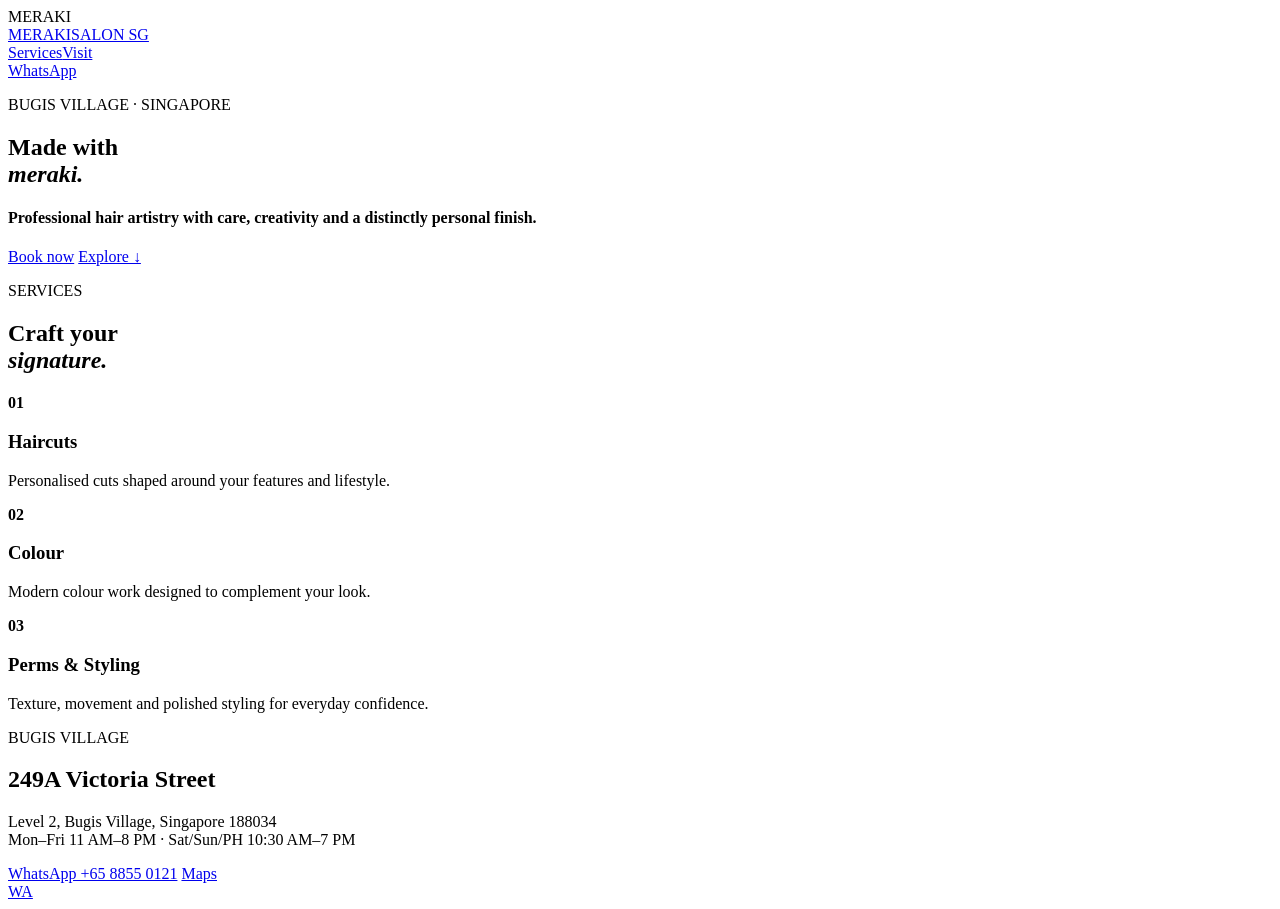
==== index.html @ 0c6b0b76 "Build Salon 3 website — Meraki Salon SG" ====
<!doctype html><html><head><meta charset="utf-8"><meta name="viewport" content="width=device-width,initial-scale=1"><title>Meraki Salon SG</title><link rel="stylesheet" href="style.css"></head><body><div id="loader">MERAKI</div><header><a class="logo" href="#home">MERAKI<span>SALON SG</span></a><nav><a href="#services">Services</a><a href="#visit">Visit</a></nav><a class="cta" href="https://wa.me/6588550121">WhatsApp</a></header><main><section id="home" class="hero"><p>BUGIS VILLAGE · SINGAPORE</p><h1>Made with<br><i>meraki.</i></h1><h4>Professional hair artistry with care, creativity and a distinctly personal finish.</h4><div><a class="cta" href="https://wa.me/6588550121?text=Hi%20Meraki%20Salon%20SG%2C%20I%27d%20like%20to%20book.">Book now</a> <a href="#services">Explore ↓</a></div></section><section id="services"><p>SERVICES</p><h2>Craft your<br><i>signature.</i></h2><div class="grid"><article><b>01</b><h3>Haircuts</h3><p>Personalised cuts shaped around your features and lifestyle.</p></article><article><b>02</b><h3>Colour</h3><p>Modern colour work designed to complement your look.</p></article><article><b>03</b><h3>Perms & Styling</h3><p>Texture, movement and polished styling for everyday confidence.</p></article></div></section><section id="visit"><p>BUGIS VILLAGE</p><h2>249A Victoria Street</h2><p>Level 2, Bugis Village, Singapore 188034<br>Mon–Fri 11 AM–8 PM · Sat/Sun/PH 10:30 AM–7 PM</p><a class="cta" href="https://wa.me/6588550121">WhatsApp +65 8855 0121</a> <a href="https://www.google.com/maps/search/?api=1&query=249A%20Victoria%20Street%20Singapore%20188034">Maps</a></section></main><a class="float" href="https://wa.me/6588550121">WA</a><script src="script.js"></script></body></html>
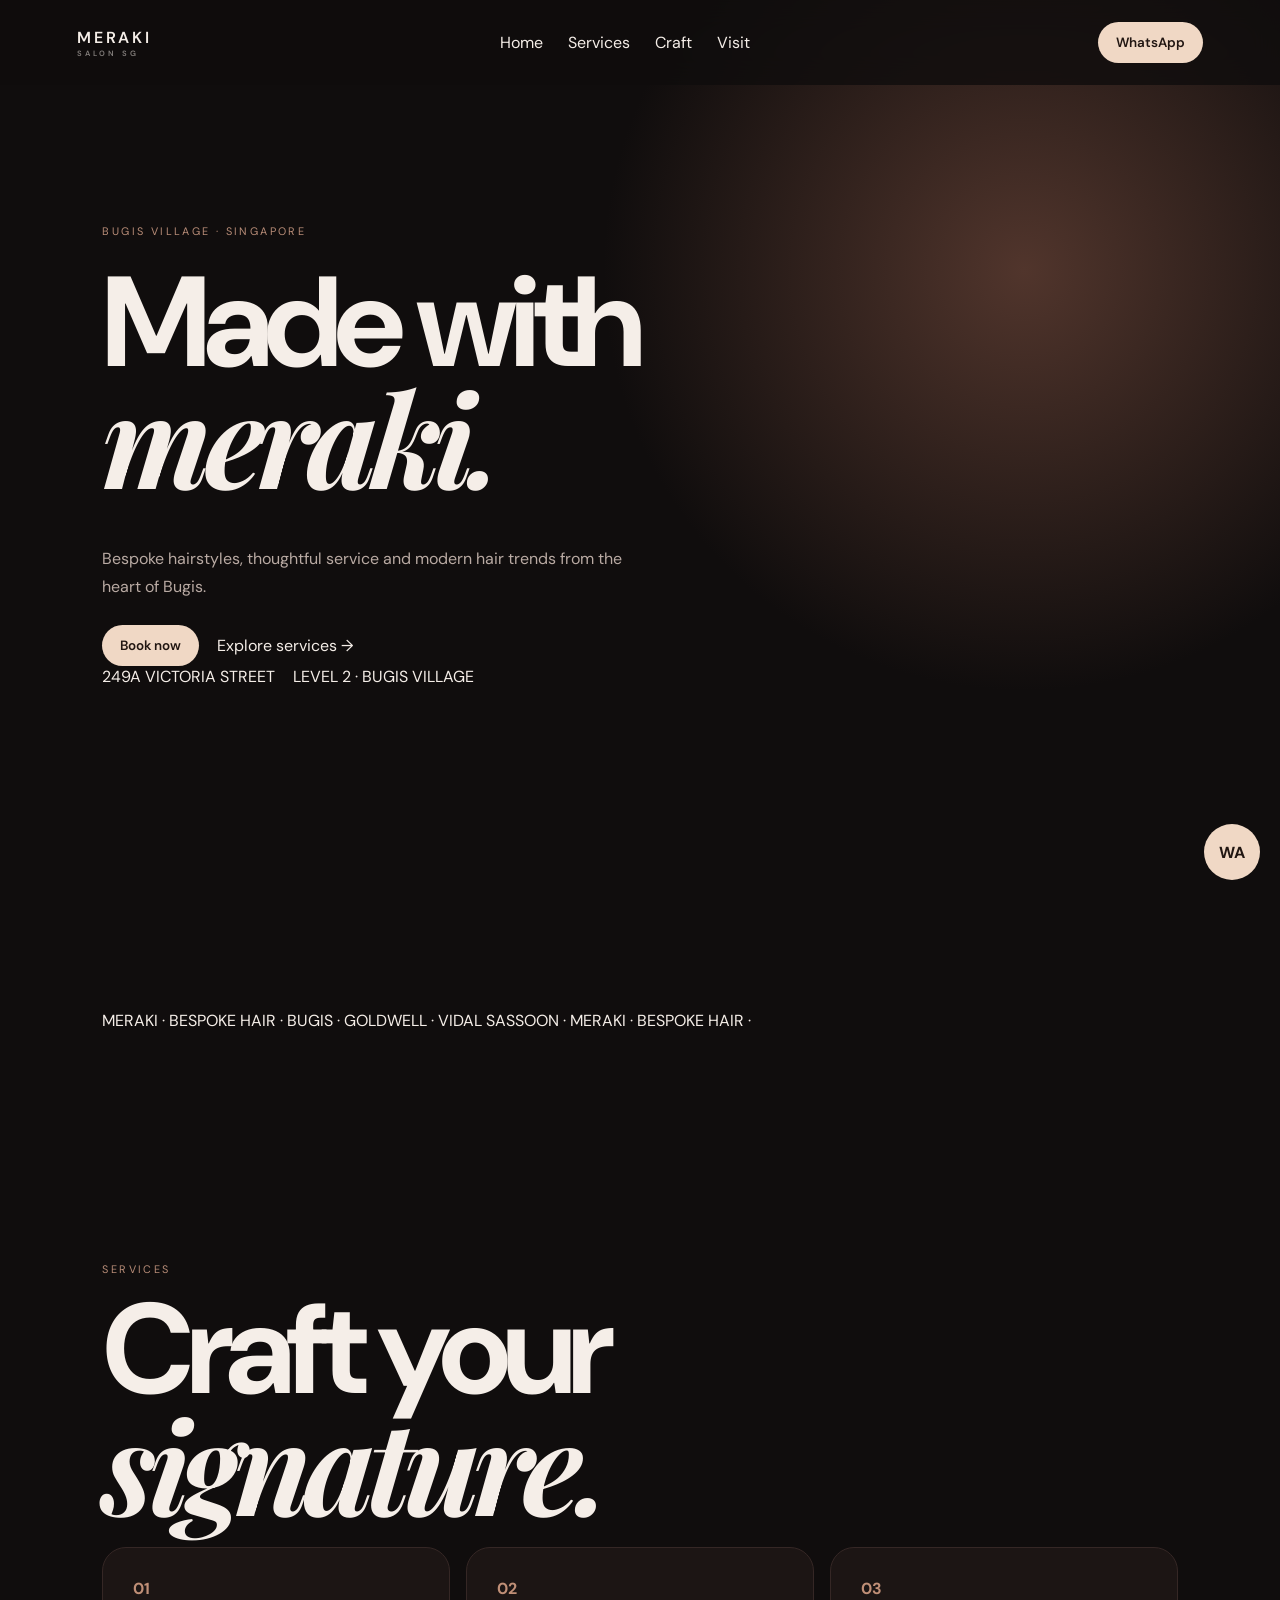
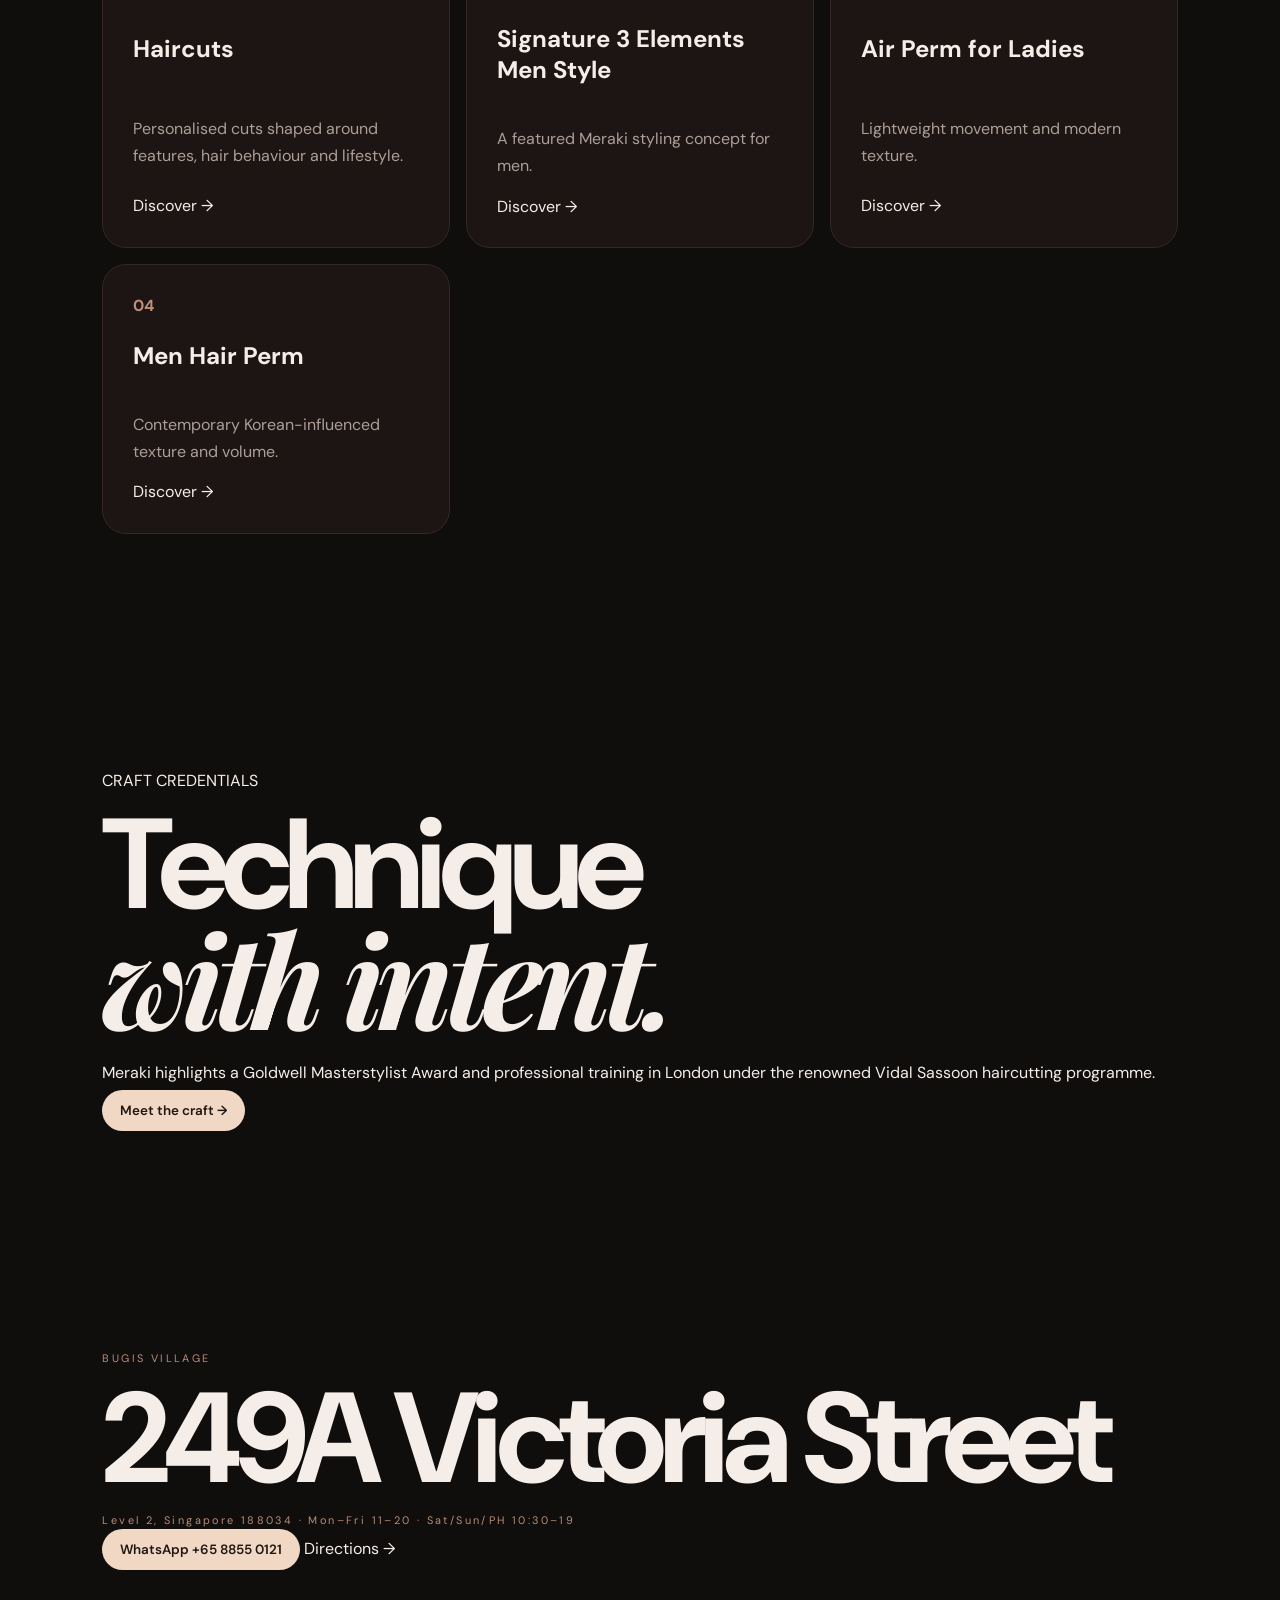
==== commit 8fed941d: "Upgrade Salon 3 homepage to multi-page premium experience" ====
--- a/index.html
+++ b/index.html
@@ -1 +1 @@
-<!doctype html><html><head><meta charset="utf-8"><meta name="viewport" content="width=device-width,initial-scale=1"><title>Meraki Salon SG</title><link rel="stylesheet" href="style.css"></head><body><div id="loader">MERAKI</div><header><a class="logo" href="#home">MERAKI<span>SALON SG</span></a><nav><a href="#services">Services</a><a href="#visit">Visit</a></nav><a class="cta" href="https://wa.me/6588550121">WhatsApp</a></header><main><section id="home" class="hero"><p>BUGIS VILLAGE · SINGAPORE</p><h1>Made with<br><i>meraki.</i></h1><h4>Professional hair artistry with care, creativity and a distinctly personal finish.</h4><div><a class="cta" href="https://wa.me/6588550121?text=Hi%20Meraki%20Salon%20SG%2C%20I%27d%20like%20to%20book.">Book now</a> <a href="#services">Explore ↓</a></div></section><section id="services"><p>SERVICES</p><h2>Craft your<br><i>signature.</i></h2><div class="grid"><article><b>01</b><h3>Haircuts</h3><p>Personalised cuts shaped around your features and lifestyle.</p></article><article><b>02</b><h3>Colour</h3><p>Modern colour work designed to complement your look.</p></article><article><b>03</b><h3>Perms & Styling</h3><p>Texture, movement and polished styling for everyday confidence.</p></article></div></section><section id="visit"><p>BUGIS VILLAGE</p><h2>249A Victoria Street</h2><p>Level 2, Bugis Village, Singapore 188034<br>Mon–Fri 11 AM–8 PM · Sat/Sun/PH 10:30 AM–7 PM</p><a class="cta" href="https://wa.me/6588550121">WhatsApp +65 8855 0121</a> <a href="https://www.google.com/maps/search/?api=1&query=249A%20Victoria%20Street%20Singapore%20188034">Maps</a></section></main><a class="float" href="https://wa.me/6588550121">WA</a><script src="script.js"></script></body></html>+<!doctype html><html lang="en"><head><meta charset="utf-8"><meta name="viewport" content="width=device-width,initial-scale=1"><title>Meraki Salon SG</title><link rel="stylesheet" href="style.css"><link rel="stylesheet" href="site.css"></head><body><div id="loader">MERAKI</div><header><a class="logo" href="index.html">MERAKI<span>SALON SG</span></a><nav><a href="index.html">Home</a><a href="services.html">Services</a><a href="experience.html">Craft</a><a href="contact.html">Visit</a></nav><a class="cta" href="https://wa.me/6588550121">WhatsApp</a></header><main><section class="hero"><div class="orb"></div><p>BUGIS VILLAGE · SINGAPORE</p><h1>Made with<br><i>meraki.</i></h1><h4>Bespoke hairstyles, thoughtful service and modern hair trends from the heart of Bugis.</h4><div><a class="cta magnetic" href="https://wa.me/6588550121?text=Hi%20Meraki%20Salon%20SG%2C%20I%27d%20like%20to%20book.">Book now</a> <a href="services.html">Explore services →</a></div><div class="hero-meta"><span>249A VICTORIA STREET</span><span>LEVEL 2 · BUGIS VILLAGE</span></div></section><section class="marquee"><div>MERAKI · BESPOKE HAIR · BUGIS · GOLDWELL · VIDAL SASSOON · MERAKI · BESPOKE HAIR ·</div></section><section class="section reveal"><p>SERVICES</p><h2>Craft your<br><i>signature.</i></h2><div class="grid"><article class="tilt"><b>01</b><h3>Haircuts</h3><p>Personalised cuts shaped around features, hair behaviour and lifestyle.</p><a href="services.html#cuts">Discover →</a></article><article class="tilt"><b>02</b><h3>Signature 3 Elements Men Style</h3><p>A featured Meraki styling concept for men.</p><a href="services.html#men">Discover →</a></article><article class="tilt"><b>03</b><h3>Air Perm for Ladies</h3><p>Lightweight movement and modern texture.</p><a href="services.html#perms">Discover →</a></article><article class="tilt"><b>04</b><h3>Men Hair Perm</h3><p>Contemporary Korean-influenced texture and volume.</p><a href="services.html#perms">Discover →</a></article></div></section><section class="feature reveal"><div><p>CRAFT CREDENTIALS</p><h2>Technique<br><i>with intent.</i></h2></div><div><p>Meraki highlights a Goldwell Masterstylist Award and professional training in London under the renowned Vidal Sassoon haircutting programme.</p><a class="cta" href="experience.html">Meet the craft →</a></div></section><section class="visit reveal"><p>BUGIS VILLAGE</p><h2>249A Victoria Street</h2><p>Level 2, Singapore 188034 · Mon–Fri 11–20 · Sat/Sun/PH 10:30–19</p><div><a class="cta" href="https://wa.me/6588550121">WhatsApp +65 8855 0121</a> <a href="contact.html">Directions →</a></div></section></main><a class="float" href="https://wa.me/6588550121">WA</a><script src="script.js"></script><script src="site.js"></script></body></html>
--- a/style.css
+++ b/style.css
@@ -0,0 +1 @@
+@import url('https://fonts.googleapis.com/css2?family=DM+Sans:wght@400;600&family=Playfair+Display:ital,wght@0,500;1,500&display=swap');*{box-sizing:border-box}html{scroll-behavior:smooth}body{margin:0;background:#100d0d;color:#f5eee8;font-family:DM Sans,sans-serif}header{position:fixed;z-index:5;top:0;width:100%;padding:22px 6vw;display:flex;justify-content:space-between;align-items:center;background:#100d0dcc;backdrop-filter:blur(15px)}a{color:inherit;text-decoration:none}.logo{font-weight:600;letter-spacing:.18em}.logo span{display:block;font-size:.48rem;opacity:.5}nav{display:none;gap:25px}.cta{background:#f0d8c5;color:#211612;padding:12px 18px;border-radius:999px;font-weight:600;font-size:.84rem}.hero{min-height:100svh;padding:150px 8vw;display:flex;flex-direction:column;justify-content:center;background:radial-gradient(circle at 80% 30%,#51352c,transparent 35%)}.hero>p,section>p{letter-spacing:.22em;font-size:.68rem;color:#b98d78}.hero h1,h2{font-size:clamp(3.4rem,11vw,8rem);line-height:.88;letter-spacing:-.06em;margin:18px 0}.hero i,h2 i{font-family:'Playfair Display',serif}.hero h4{max-width:550px;color:#b9aaa3;line-height:1.7;font-weight:400;margin:25px 0}.hero div{display:flex;gap:18px;align-items:center;flex-wrap:wrap}section:not(.hero){padding:110px 8vw}#services{background:#171111}.grid{display:grid;gap:16px}.grid article{padding:30px;border:1px solid #352725;border-radius:24px;min-height:270px;background:#1c1514;display:flex;flex-direction:column;justify-content:space-between;transition:.4s}.grid article:hover{transform:translateY(-8px)}.grid b{color:#c08f77}.grid h3{font-size:1.5rem}.grid p,#visit p{color:#ad9e97;line-height:1.7}#visit{text-align:center;background:linear-gradient(120deg,#30211d,#100d0d)}#visit h2{font-size:clamp(2.7rem,9vw,6rem)}#visit a{display:inline-block;margin:8px}.float{position:fixed;z-index:6;right:20px;bottom:20px;width:56px;height:56px;border-radius:50%;display:grid;place-items:center;background:#f0d8c5;color:#211612;font-weight:700}#loader{position:fixed;z-index:20;inset:0;display:grid;place-items:center;background:#100d0d;letter-spacing:.35em;transition:.8s}@media(min-width:800px){nav{display:flex}.grid{grid-template-columns:repeat(3,1fr)}}
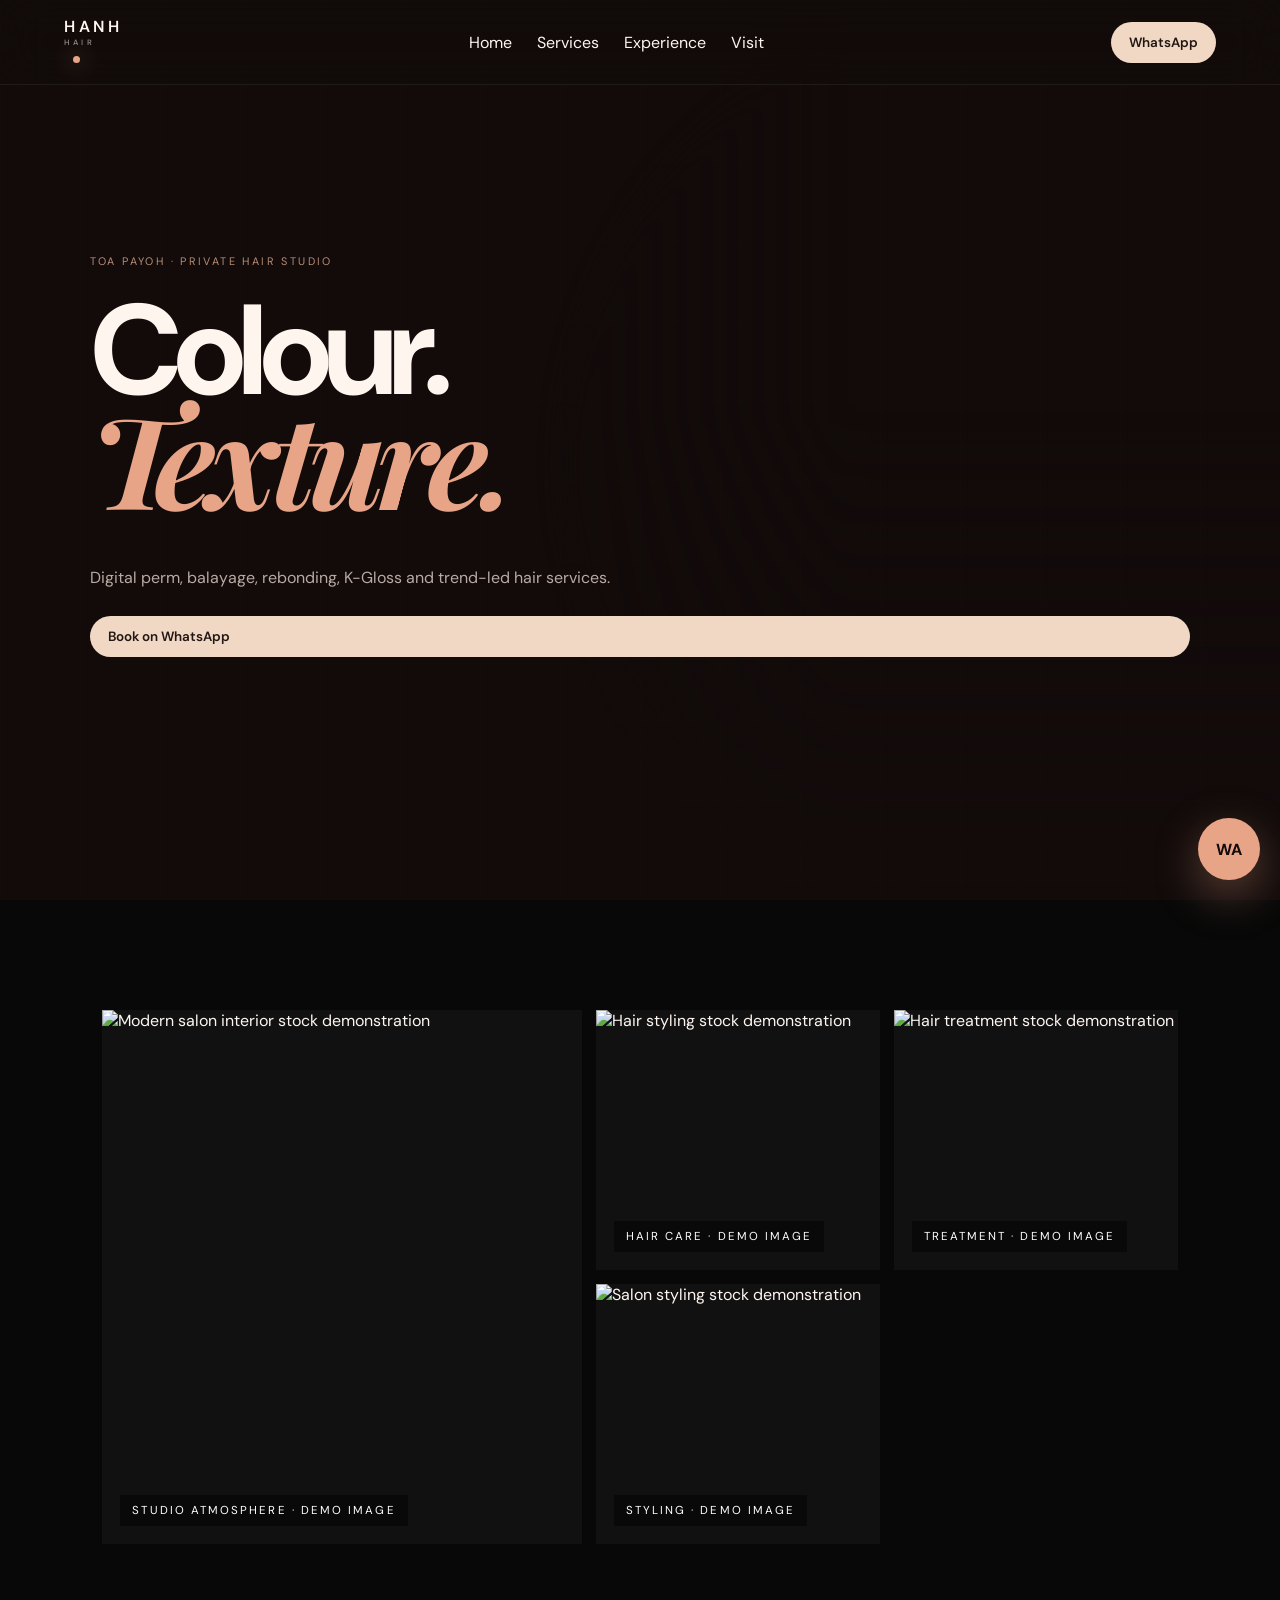
==== commit 2465eb89: "Replace Salon 3 demo with Hanh pitch build" ====
--- a/index.html
+++ b/index.html
@@ -1 +1 @@
-<!doctype html><html lang="en"><head><meta charset="utf-8"><meta name="viewport" content="width=device-width,initial-scale=1"><title>Meraki Salon SG</title><link rel="stylesheet" href="style.css"><link rel="stylesheet" href="site.css"></head><body><div id="loader">MERAKI</div><header><a class="logo" href="index.html">MERAKI<span>SALON SG</span></a><nav><a href="index.html">Home</a><a href="services.html">Services</a><a href="experience.html">Craft</a><a href="contact.html">Visit</a></nav><a class="cta" href="https://wa.me/6588550121">WhatsApp</a></header><main><section class="hero"><div class="orb"></div><p>BUGIS VILLAGE · SINGAPORE</p><h1>Made with<br><i>meraki.</i></h1><h4>Bespoke hairstyles, thoughtful service and modern hair trends from the heart of Bugis.</h4><div><a class="cta magnetic" href="https://wa.me/6588550121?text=Hi%20Meraki%20Salon%20SG%2C%20I%27d%20like%20to%20book.">Book now</a> <a href="services.html">Explore services →</a></div><div class="hero-meta"><span>249A VICTORIA STREET</span><span>LEVEL 2 · BUGIS VILLAGE</span></div></section><section class="marquee"><div>MERAKI · BESPOKE HAIR · BUGIS · GOLDWELL · VIDAL SASSOON · MERAKI · BESPOKE HAIR ·</div></section><section class="section reveal"><p>SERVICES</p><h2>Craft your<br><i>signature.</i></h2><div class="grid"><article class="tilt"><b>01</b><h3>Haircuts</h3><p>Personalised cuts shaped around features, hair behaviour and lifestyle.</p><a href="services.html#cuts">Discover →</a></article><article class="tilt"><b>02</b><h3>Signature 3 Elements Men Style</h3><p>A featured Meraki styling concept for men.</p><a href="services.html#men">Discover →</a></article><article class="tilt"><b>03</b><h3>Air Perm for Ladies</h3><p>Lightweight movement and modern texture.</p><a href="services.html#perms">Discover →</a></article><article class="tilt"><b>04</b><h3>Men Hair Perm</h3><p>Contemporary Korean-influenced texture and volume.</p><a href="services.html#perms">Discover →</a></article></div></section><section class="feature reveal"><div><p>CRAFT CREDENTIALS</p><h2>Technique<br><i>with intent.</i></h2></div><div><p>Meraki highlights a Goldwell Masterstylist Award and professional training in London under the renowned Vidal Sassoon haircutting programme.</p><a class="cta" href="experience.html">Meet the craft →</a></div></section><section class="visit reveal"><p>BUGIS VILLAGE</p><h2>249A Victoria Street</h2><p>Level 2, Singapore 188034 · Mon–Fri 11–20 · Sat/Sun/PH 10:30–19</p><div><a class="cta" href="https://wa.me/6588550121">WhatsApp +65 8855 0121</a> <a href="contact.html">Directions →</a></div></section></main><a class="float" href="https://wa.me/6588550121">WA</a><script src="script.js"></script><script src="site.js"></script></body></html>+<!doctype html><html><head><meta charset="utf-8"><meta name="viewport" content="width=device-width,initial-scale=1"><title>Hanh — Hair Studio Singapore</title><link rel="stylesheet" href="style.css"><link rel="stylesheet" href="site.css"></head><body><div id="loader">HANH</div><header><a class="logo" href="index.html">HANH<span>HAIR</span></a><nav><a href="index.html">Home</a><a href="services.html">Services</a><a href="experience.html">Experience</a><a href="contact.html">Visit</a></nav><a class="cta" href="https://wa.me/6583740369">WhatsApp</a></header><main><section class="hero"><p>TOA PAYOH · PRIVATE HAIR STUDIO</p><h1>Colour.<br><i>Texture.</i></h1><h4>Digital perm, balayage, rebonding, K-Gloss and trend-led hair services.</h4><a class="cta" href="https://wa.me/6583740369?text=Hi%20Hanh%2C%20I%20would%20like%20to%20enquire%20about%20an%20appointment.">Book on WhatsApp</a></section></main><a class="float" href="https://wa.me/6583740369">WA</a><script src="script.js"></script><script src="site.js"></script><script src="pitch-v5-loader.js"></script></body></html>
--- a/site.css
+++ b/site.css
@@ -0,0 +1 @@
+:root{--a:#e7a68b;--s:#ffe2d7;--bg:#120c0b;--p:#211311;--ink:#fff4ef;--line:color-mix(in srgb,var(--a) 25%,transparent)}html{scroll-behavior:smooth}body{background:radial-gradient(circle at 80% 0,color-mix(in srgb,var(--a) 20%,transparent),transparent 35%),var(--bg)!important;color:var(--ink)!important}body:before{content:"";position:fixed;inset:0;pointer-events:none;z-index:1;opacity:.06;background-image:linear-gradient(#fff2 1px,transparent 1px),linear-gradient(90deg,#fff2 1px,transparent 1px);background-size:80px 80px}header{z-index:60!important;border-bottom:1px solid #fff1;padding:16px 5vw!important;transition:.35s}header.scrolled{background:#000c!important;backdrop-filter:blur(22px);box-shadow:0 10px 40px #0006}.logo{letter-spacing:.22em}.logo:after{content:"";display:inline-block;width:7px;height:7px;margin-left:9px;border-radius:50%;background:var(--a);box-shadow:0 0 18px var(--a)}nav a{position:relative}nav a:after{content:"";position:absolute;left:0;right:0;bottom:-7px;height:1px;background:var(--a);transform:scaleX(0);transition:.3s}nav a:hover:after{transform:scaleX(1)}.navcta,.btn{background:var(--s)!important;color:#111!important;box-shadow:0 10px 35px color-mix(in srgb,var(--a) 20%,transparent)!important;transition:.3s}.navcta:hover,.btn:hover{transform:translateY(-3px);box-shadow:0 18px 55px color-mix(in srgb,var(--a) 35%,transparent)!important}.hero{min-height:100svh;padding-top:180px!important;isolation:isolate;overflow:hidden}.hero:before{content:"";position:absolute;width:72vw;height:72vw;right:-30%;top:8%;border-radius:50%;background:radial-gradient(circle at 35% 35%,color-mix(in srgb,var(--a) 48%,transparent),transparent 18%),radial-gradient(circle,color-mix(in srgb,var(--a) 20%,transparent),transparent 65%);filter:blur(12px);animation:hfloat 11s ease-in-out infinite;z-index:-1}.hero:after{content:"";position:absolute;inset:auto 0 0;height:35%;background:linear-gradient(transparent,var(--bg));z-index:-1}.hero h1{font-size:clamp(4rem,12vw,11rem)!important;max-width:1100px}.hero h1 i,.page-hero h1 i{color:var(--a)}.eyebrow{color:var(--a)!important;font-weight:700}.lead{font-size:clamp(1rem,1.5vw,1.25rem)!important;max-width:650px!important}.hero-meta{border-top:1px solid var(--line);padding-top:20px}.marquee{background:var(--p)!important;border-color:var(--line)!important}.marquee div{color:var(--a)!important;font-weight:700}.section{position:relative;background:linear-gradient(var(--bg),var(--p))!important;overflow:hidden}.section:before{content:"01";position:absolute;right:5vw;top:40px;font-size:16vw;font-weight:900;color:transparent;-webkit-text-stroke:1px color-mix(in srgb,var(--a) 18%,transparent)}.cards{grid-template-columns:repeat(3,minmax(0,1fr))!important;gap:20px!important}.cards article{position:relative;min-height:430px!important;overflow:hidden;border:1px solid var(--line)!important;border-radius:30px!important;background:var(--p)!important;box-shadow:0 20px 70px #0005;transition:.55s}.cards article:before{content:"";position:absolute;inset:0;background-size:cover;background-position:center;opacity:.32;transition:.8s}.cards article:nth-child(1):before{background-image:url('https://images.unsplash.com/photo-1522337360788-8b13dee7a37e?auto=format&fit=crop&w=1200&q=85')}.cards article:nth-child(2):before{background-image:url('https://images.unsplash.com/photo-1560066984-138dadb4c035?auto=format&fit=crop&w=1200&q=85')}.cards article:nth-child(3):before{background-image:url('https://images.unsplash.com/photo-1521590832167-7bcbfaa6381f?auto=format&fit=crop&w=1200&q=85')}.cards article:after{content:"";position:absolute;inset:0;background:linear-gradient(180deg,transparent 10%,var(--p) 78%)}.cards article>*{position:relative;z-index:2}.cards article:hover{transform:translateY(-12px);border-color:color-mix(in srgb,var(--a) 65%,transparent)!important;box-shadow:0 35px 95px #0008}.cards article:hover:before{transform:scale(1.08);opacity:.5}.cards h3{font-size:clamp(1.5rem,2vw,2rem)!important}.cards a{color:var(--a)!important;font-weight:700}.feature{position:relative;overflow:hidden;background:radial-gradient(circle at 85% 30%,color-mix(in srgb,var(--a) 25%,transparent),transparent 38%),var(--p)!important;border-block:1px solid var(--line);min-height:520px}.feature:before{content:"";position:absolute;right:-10vw;top:-15vw;width:48vw;height:48vw;border:1px solid color-mix(in srgb,var(--a) 35%,transparent);border-radius:50%;animation:spin 30s linear infinite}.visit{position:relative;overflow:hidden;background:linear-gradient(135deg,var(--p),var(--bg))!important;border-top:1px solid var(--line)}.visit:before{content:"";position:absolute;width:320px;height:320px;right:-100px;bottom:-120px;border-radius:50%;background:var(--a);filter:blur(120px);opacity:.16}.page{padding-top:170px!important}.page-hero{position:relative;max-width:1050px}.page-hero:after{content:"";position:absolute;right:-5vw;top:0;width:180px;height:180px;border:1px solid var(--line);border-radius:50%}.page-hero h1{font-size:clamp(4rem,12vw,10rem)!important}.service-list{max-width:1200px!important}.service-row{position:relative;padding:42px 0!important;border-color:var(--line)!important;transition:.4s}.service-row:before{content:"";position:absolute;inset:0 -5vw;background:linear-gradient(90deg,color-mix(in srgb,var(--a) 9%,transparent),transparent 65%);opacity:0;transition:.35s;pointer-events:none}.service-row:hover{padding-left:20px!important}.service-row:hover:before{opacity:1}.service-row h2{font-size:clamp(2rem,4vw,4rem)!important}.service-row strong{color:var(--a);font-size:.7rem;letter-spacing:.16em;text-transform:uppercase}.contact-grid{gap:18px!important}.contact-card{position:relative;min-height:240px;padding:34px!important;border-color:var(--line)!important;background:linear-gradient(145deg,var(--p),#0006)!important;border-radius:28px!important;overflow:hidden;transition:.4s}.contact-card:hover{transform:translateY(-7px);border-color:color-mix(in srgb,var(--a) 60%,transparent)!important}.big-link{color:var(--ink);text-decoration:none}.big-link:hover{color:var(--a)}.page-nav a{border-color:var(--line)!important;transition:.3s}.page-nav a:hover{background:var(--s)!important;color:#111!important;transform:translateY(-3px)}.map-block iframe{filter:saturate(.75) contrast(1.05);border-color:var(--line)!important;box-shadow:0 25px 80px #0006}.float{width:62px!important;height:62px!important;background:var(--a)!important;color:#111!important;box-shadow:0 15px 45px color-mix(in srgb,var(--a) 35%,transparent)!important}.float:hover{transform:scale(1.08)}#loader{background:var(--bg)!important;z-index:200!important}#loader:before{content:"";position:absolute;width:45vw;height:45vw;border:1px solid color-mix(in srgb,var(--a) 45%,transparent);border-radius:50%;animation:pulse 2.2s ease-in-out infinite}#loader .loader-mark{position:relative;display:grid;place-items:center;text-align:center;gap:12px}#loader strong{font-size:clamp(2.4rem,8vw,7rem)!important;color:var(--ink)}#loader span{color:var(--a)!important}#loader.is-hidden{opacity:0;pointer-events:none}body.is-loading{overflow:hidden!important}.reveal{opacity:0;transform:translateY(50px) scale(.98)!important;transition:.9s cubic-bezier(.2,.75,.2,1)!important}.reveal.visible{opacity:1;transform:none!important}#scroll-progress{position:fixed;z-index:150;top:0;left:0;height:2px;width:0;background:var(--a);box-shadow:0 0 16px var(--a)}@keyframes hfloat{50%{transform:translate3d(-30px,25px,0) scale(1.08)}}@keyframes spin{to{transform:rotate(360deg)}}@keyframes pulse{50%{transform:scale(1.08);opacity:.35}}@media(min-width:800px){.hero{padding-left:10vw!important;padding-right:8vw!important}.section,.feature,.visit{padding-left:10vw!important;padding-right:10vw!important}.service-row{grid-template-columns:70px 1fr 150px!important}.contact-grid{grid-template-columns:repeat(2,minmax(0,1fr))!important}}@media(max-width:799px){header{padding-left:18px!important;padding-right:18px!important}header nav{display:flex!important;position:fixed;left:10px;right:10px;bottom:10px;z-index:90;padding:9px 8px;background:#080808e8;backdrop-filter:blur(22px);border:1px solid var(--line);border-radius:18px;justify-content:space-around;gap:4px;box-shadow:0 15px 50px #0008}header nav a{font-size:.65rem;padding:8px 7px}header .navcta,header .cta{padding:10px 12px;font-size:.7rem}.hero{padding-left:6vw!important;padding-right:6vw!important}.hero h1{font-size:clamp(3.3rem,17vw,6rem)!important}.cards{grid-template-columns:1fr!important}.cards article{min-height:390px!important}.section,.feature,.visit{padding:90px 6vw!important}.page{padding:130px 6vw 110px!important}.page-hero h1{font-size:clamp(3.4rem,17vw,6.5rem)!important}.service-row{grid-template-columns:34px 1fr!important}.service-row strong{grid-column:2;margin-top:10px}.contact-grid{grid-template-columns:1fr!important}.map-block iframe{height:72vw!important;min-height:300px}.float{bottom:78px!important;right:16px!important}.hero:before{width:110vw;height:110vw;right:-50%;top:20%}}
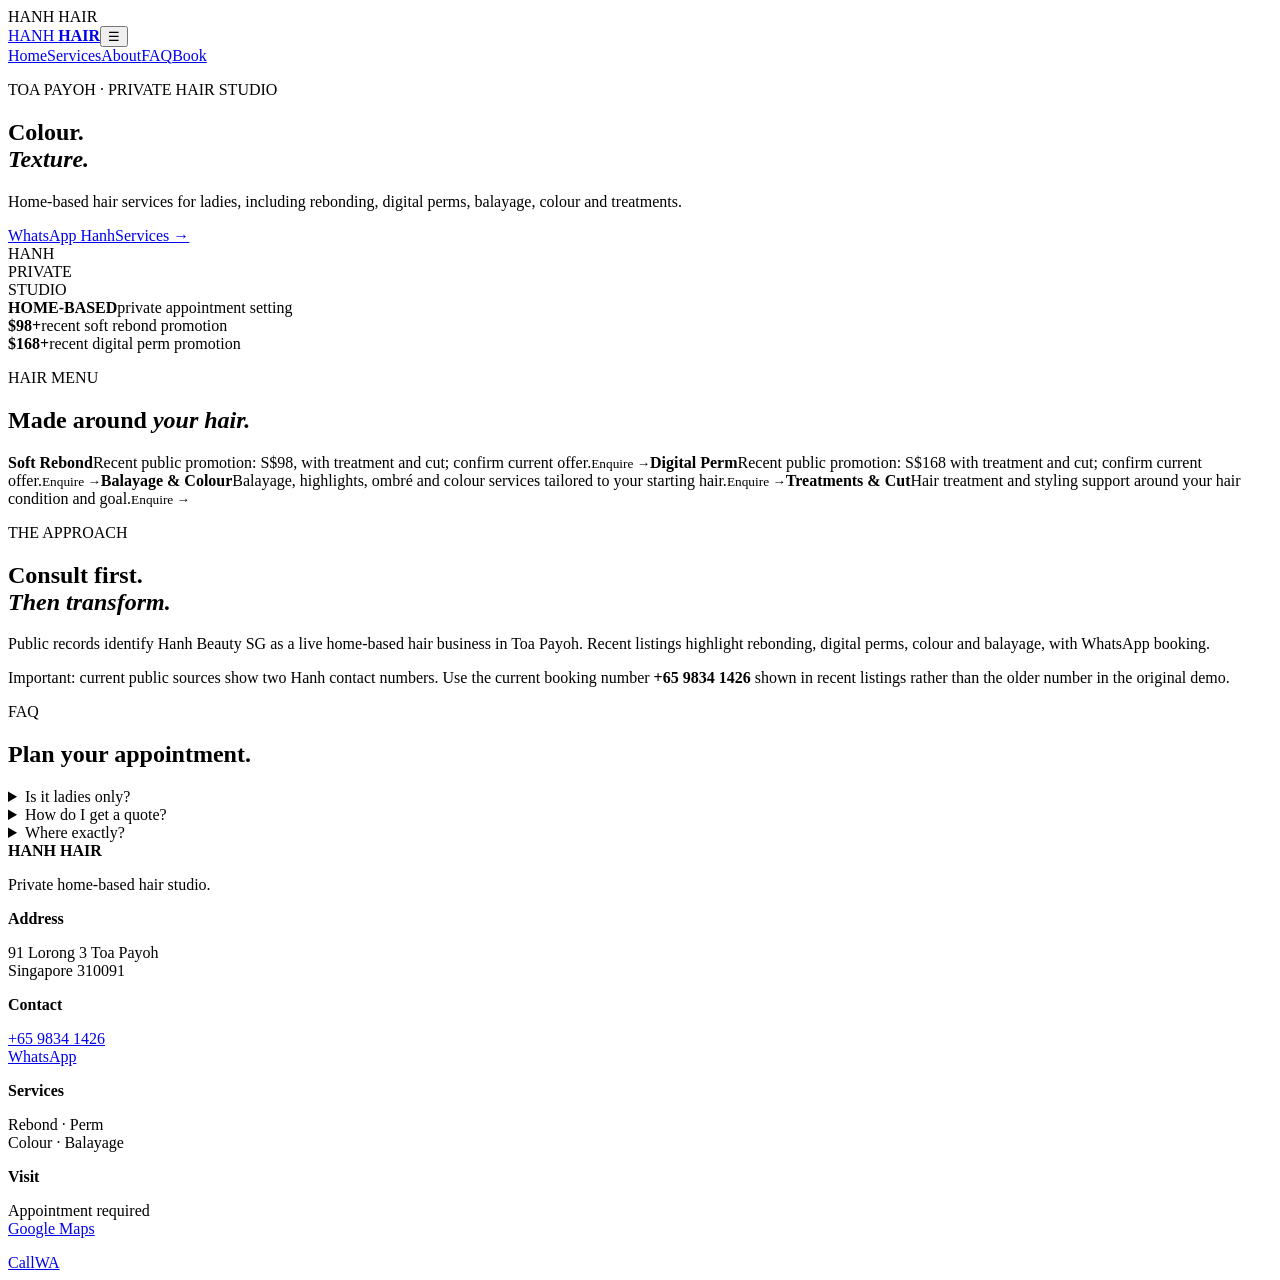
==== commit 79db51a5: "Rebuild Hanh Hair website" ====
--- a/index.html
+++ b/index.html
@@ -1 +1 @@
-<!doctype html><html><head><meta charset="utf-8"><meta name="viewport" content="width=device-width,initial-scale=1"><title>Hanh — Hair Studio Singapore</title><link rel="stylesheet" href="style.css"><link rel="stylesheet" href="site.css"></head><body><div id="loader">HANH</div><header><a class="logo" href="index.html">HANH<span>HAIR</span></a><nav><a href="index.html">Home</a><a href="services.html">Services</a><a href="experience.html">Experience</a><a href="contact.html">Visit</a></nav><a class="cta" href="https://wa.me/6583740369">WhatsApp</a></header><main><section class="hero"><p>TOA PAYOH · PRIVATE HAIR STUDIO</p><h1>Colour.<br><i>Texture.</i></h1><h4>Digital perm, balayage, rebonding, K-Gloss and trend-led hair services.</h4><a class="cta" href="https://wa.me/6583740369?text=Hi%20Hanh%2C%20I%20would%20like%20to%20enquire%20about%20an%20appointment.">Book on WhatsApp</a></section></main><a class="float" href="https://wa.me/6583740369">WA</a><script src="script.js"></script><script src="site.js"></script><script src="pitch-v5-loader.js"></script></body></html>+<!doctype html><html lang="en"><head><meta charset="utf-8"><meta name="viewport" content="width=device-width,initial-scale=1"><meta name="description" content="Hanh Hair — private home-based hair studio in Toa Payoh, Singapore."><title>Hanh Hair | Toa Payoh</title><link rel="stylesheet" href="https://raw.githubusercontent.com/my-business-page/Salon-1/main/premium.css"></head><body><div class="loader"><span>HANH HAIR</span></div><header class="site-header"><a class="brand" href="#home">HANH <b>HAIR</b></a><button class="menu">☰</button><nav><a href="#home">Home</a><a href="#services">Services</a><a href="#about">About</a><a href="#faq">FAQ</a><a class="nav-cta" href="https://wa.me/6598341426">Book</a></nav></header><main id="home"><section class="hero"><div><p class="eyebrow">TOA PAYOH · PRIVATE HAIR STUDIO</p><h1>Colour.<br><em>Texture.</em></h1><p class="lead">Home-based hair services for ladies, including rebonding, digital perms, balayage, colour and treatments.</p><div class="actions"><a class="btn" href="https://wa.me/6598341426?text=Hi%20Hanh%2C%20I%20would%20like%20to%20book%20an%20appointment.">WhatsApp Hanh</a><a class="text-link" href="#services">Services →</a></div></div><div class="orb"><span>HANH<br>PRIVATE<br>STUDIO</span></div></section><section class="trust"><div><b>HOME-BASED</b><span>private appointment setting</span></div><div><b>$98+</b><span>recent soft rebond promotion</span></div><div><b>$168+</b><span>recent digital perm promotion</span></div></section><section class="section" id="services"><p class="eyebrow">HAIR MENU</p><h2>Made around <em>your hair.</em></h2><div class="cards"><a><b>Soft Rebond</b><span>Recent public promotion: S$98, with treatment and cut; confirm current offer.</span><small>Enquire →</small></a><a><b>Digital Perm</b><span>Recent public promotion: S$168 with treatment and cut; confirm current offer.</span><small>Enquire →</small></a><a><b>Balayage & Colour</b><span>Balayage, highlights, ombré and colour services tailored to your starting hair.</span><small>Enquire →</small></a><a><b>Treatments & Cut</b><span>Hair treatment and styling support around your hair condition and goal.</span><small>Enquire →</small></a></div></section><section class="split" id="about"><div><p class="eyebrow">THE APPROACH</p><h2>Consult first.<br><em>Then transform.</em></h2></div><div><p>Public records identify Hanh Beauty SG as a live home-based hair business in Toa Payoh. Recent listings highlight rebonding, digital perms, colour and balayage, with WhatsApp booking.</p><p>Important: current public sources show two Hanh contact numbers. Use the current booking number <b>+65 9834 1426</b> shown in recent listings rather than the older number in the original demo.</p></div></section><section class="section faq" id="faq"><p class="eyebrow">FAQ</p><h2>Plan your appointment.</h2><details><summary>Is it ladies only?</summary><p>Recent public listings specify ladies-only service. Confirm before booking.</p></details><details><summary>How do I get a quote?</summary><p>Send your hair length, current condition, previous chemical history and reference photo on WhatsApp.</p></details><details><summary>Where exactly?</summary><p>91 Lorong 3 Toa Payoh, Toa Payoh Palm Spring. Confirm unit/access details when booking.</p></details></section></main><footer><div><strong>HANH HAIR</strong><p>Private home-based hair studio.</p></div><div><b>Address</b><p>91 Lorong 3 Toa Payoh<br>Singapore 310091</p></div><div><b>Contact</b><p><a href="tel:+6598341426">+65 9834 1426</a><br><a href="https://wa.me/6598341426">WhatsApp</a></p></div><div><b>Services</b><p>Rebond · Perm<br>Colour · Balayage</p></div><div><b>Visit</b><p>Appointment required<br><a href="https://www.google.com/maps/search/?api=1&query=91+Lorong+3+Toa+Payoh+Singapore+310091">Google Maps</a></p></div></footer><div class="float"><a href="tel:+6598341426">Call</a><a href="https://wa.me/6598341426">WA</a></div><script src="https://raw.githubusercontent.com/my-business-page/Salon-1/main/premium.js"></script></body></html>
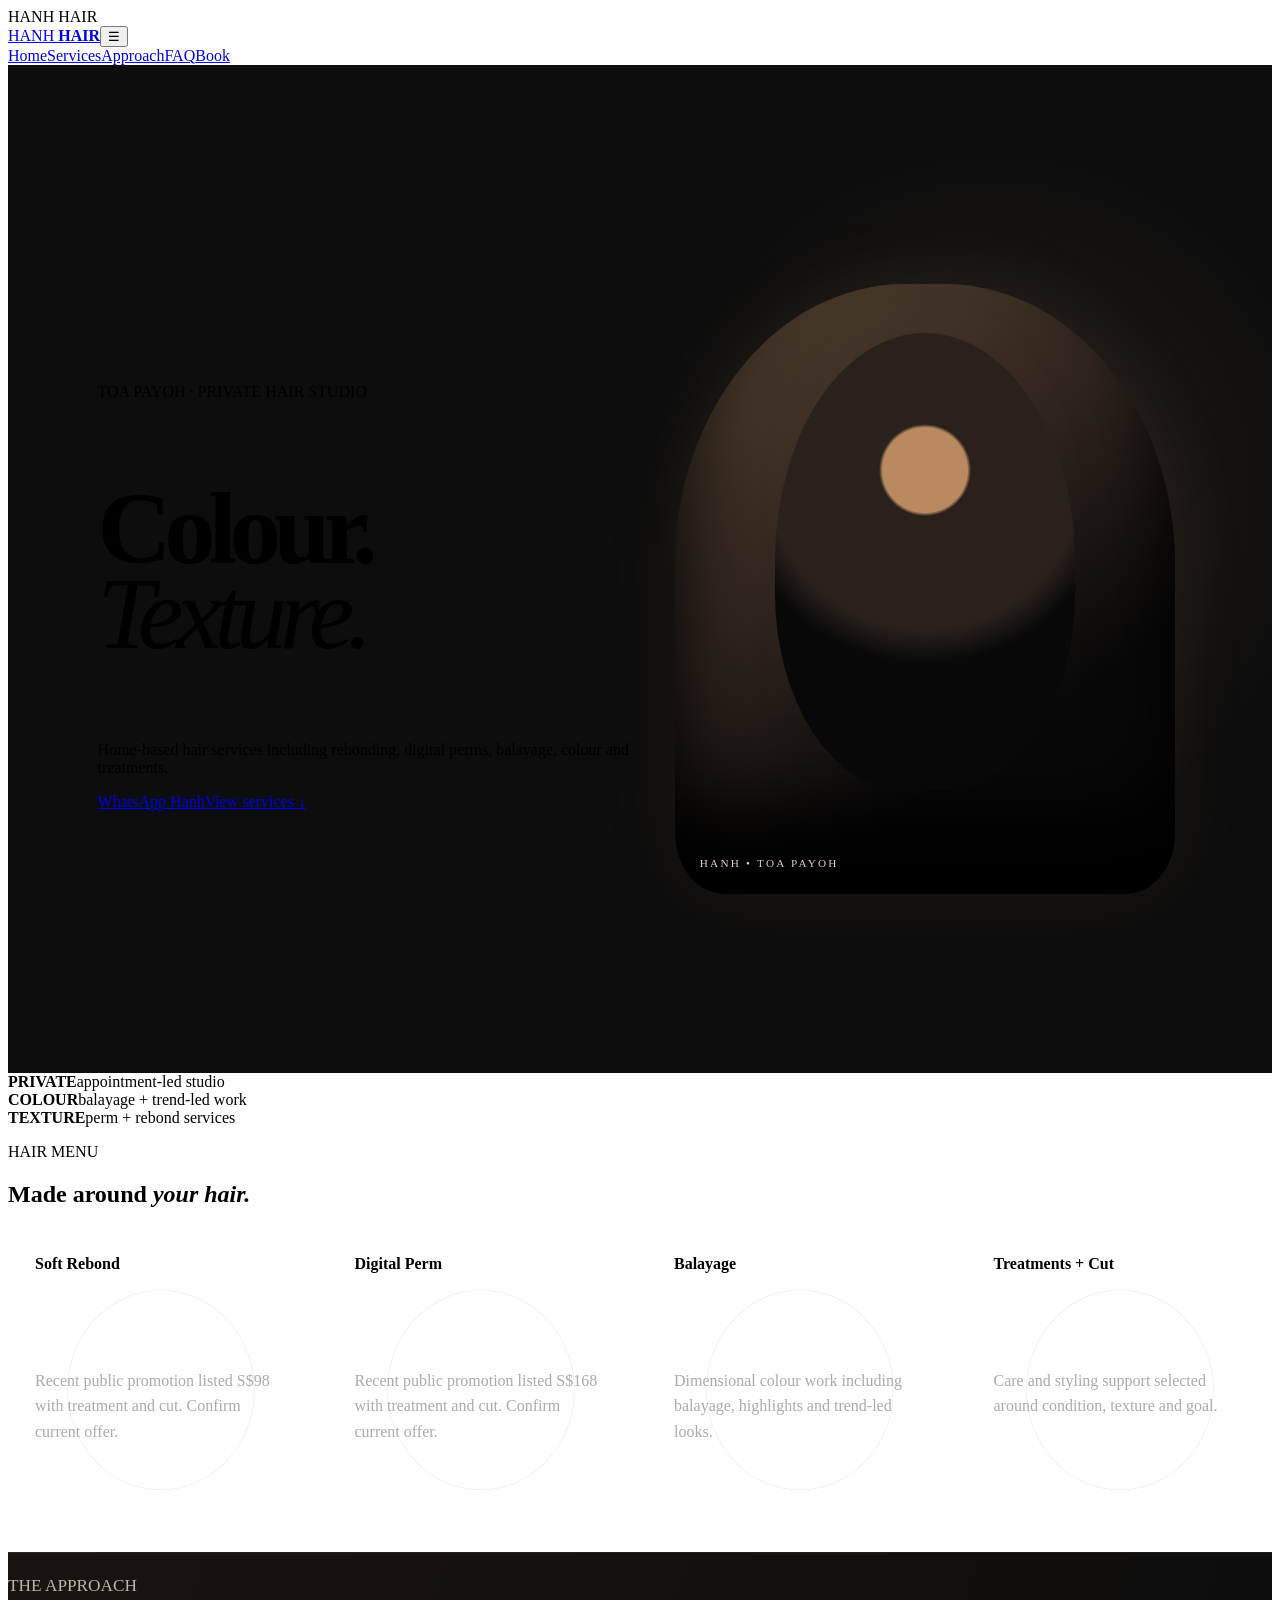
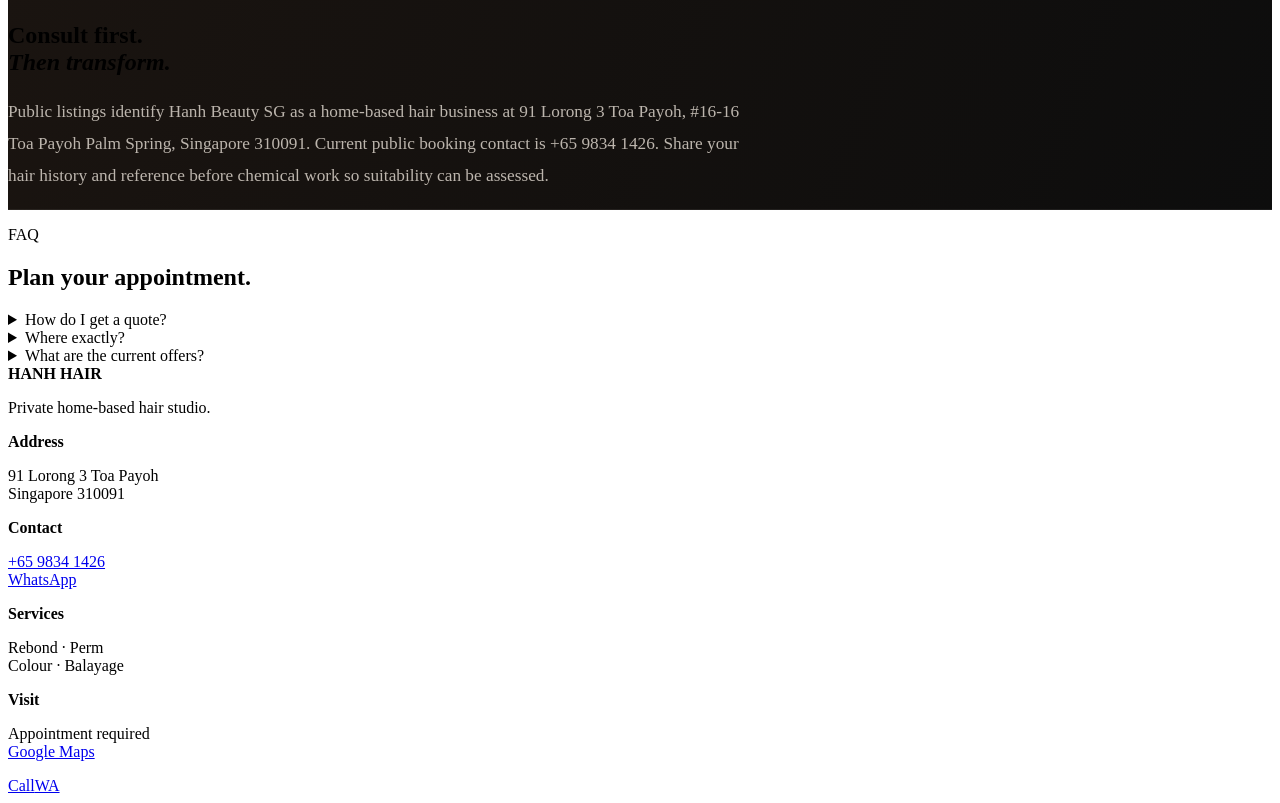
==== commit 1b0669cf: "Rebuild Hanh Hair homepage with responsive visual art and scroll animation" ====
--- a/index.html
+++ b/index.html
@@ -1 +1 @@
-<!doctype html><html lang="en"><head><meta charset="utf-8"><meta name="viewport" content="width=device-width,initial-scale=1"><meta name="description" content="Hanh Hair — private home-based hair studio in Toa Payoh, Singapore."><title>Hanh Hair | Toa Payoh</title><link rel="stylesheet" href="https://raw.githubusercontent.com/my-business-page/Salon-1/main/premium.css"></head><body><div class="loader"><span>HANH HAIR</span></div><header class="site-header"><a class="brand" href="#home">HANH <b>HAIR</b></a><button class="menu">☰</button><nav><a href="#home">Home</a><a href="#services">Services</a><a href="#about">About</a><a href="#faq">FAQ</a><a class="nav-cta" href="https://wa.me/6598341426">Book</a></nav></header><main id="home"><section class="hero"><div><p class="eyebrow">TOA PAYOH · PRIVATE HAIR STUDIO</p><h1>Colour.<br><em>Texture.</em></h1><p class="lead">Home-based hair services for ladies, including rebonding, digital perms, balayage, colour and treatments.</p><div class="actions"><a class="btn" href="https://wa.me/6598341426?text=Hi%20Hanh%2C%20I%20would%20like%20to%20book%20an%20appointment.">WhatsApp Hanh</a><a class="text-link" href="#services">Services →</a></div></div><div class="orb"><span>HANH<br>PRIVATE<br>STUDIO</span></div></section><section class="trust"><div><b>HOME-BASED</b><span>private appointment setting</span></div><div><b>$98+</b><span>recent soft rebond promotion</span></div><div><b>$168+</b><span>recent digital perm promotion</span></div></section><section class="section" id="services"><p class="eyebrow">HAIR MENU</p><h2>Made around <em>your hair.</em></h2><div class="cards"><a><b>Soft Rebond</b><span>Recent public promotion: S$98, with treatment and cut; confirm current offer.</span><small>Enquire →</small></a><a><b>Digital Perm</b><span>Recent public promotion: S$168 with treatment and cut; confirm current offer.</span><small>Enquire →</small></a><a><b>Balayage & Colour</b><span>Balayage, highlights, ombré and colour services tailored to your starting hair.</span><small>Enquire →</small></a><a><b>Treatments & Cut</b><span>Hair treatment and styling support around your hair condition and goal.</span><small>Enquire →</small></a></div></section><section class="split" id="about"><div><p class="eyebrow">THE APPROACH</p><h2>Consult first.<br><em>Then transform.</em></h2></div><div><p>Public records identify Hanh Beauty SG as a live home-based hair business in Toa Payoh. Recent listings highlight rebonding, digital perms, colour and balayage, with WhatsApp booking.</p><p>Important: current public sources show two Hanh contact numbers. Use the current booking number <b>+65 9834 1426</b> shown in recent listings rather than the older number in the original demo.</p></div></section><section class="section faq" id="faq"><p class="eyebrow">FAQ</p><h2>Plan your appointment.</h2><details><summary>Is it ladies only?</summary><p>Recent public listings specify ladies-only service. Confirm before booking.</p></details><details><summary>How do I get a quote?</summary><p>Send your hair length, current condition, previous chemical history and reference photo on WhatsApp.</p></details><details><summary>Where exactly?</summary><p>91 Lorong 3 Toa Payoh, Toa Payoh Palm Spring. Confirm unit/access details when booking.</p></details></section></main><footer><div><strong>HANH HAIR</strong><p>Private home-based hair studio.</p></div><div><b>Address</b><p>91 Lorong 3 Toa Payoh<br>Singapore 310091</p></div><div><b>Contact</b><p><a href="tel:+6598341426">+65 9834 1426</a><br><a href="https://wa.me/6598341426">WhatsApp</a></p></div><div><b>Services</b><p>Rebond · Perm<br>Colour · Balayage</p></div><div><b>Visit</b><p>Appointment required<br><a href="https://www.google.com/maps/search/?api=1&query=91+Lorong+3+Toa+Payoh+Singapore+310091">Google Maps</a></p></div></footer><div class="float"><a href="tel:+6598341426">Call</a><a href="https://wa.me/6598341426">WA</a></div><script src="https://raw.githubusercontent.com/my-business-page/Salon-1/main/premium.js"></script></body></html>+<!doctype html><html lang="en"><head><meta charset="utf-8"><meta name="viewport" content="width=device-width,initial-scale=1"><meta name="description" content="Hanh Hair — private home-based hair studio in Toa Payoh, Singapore."><title>Hanh Hair | Toa Payoh</title><link rel="stylesheet" href="https://raw.githubusercontent.com/my-business-page/Salon-1/main/premium.css"><style>.hero{min-height:92vh;display:grid;grid-template-columns:1.05fr .95fr;align-items:center;padding:110px 7vw 70px;background:radial-gradient(circle at 78% 42%,#c99b6a20,transparent 30%),#0d0d0d;position:relative;overflow:hidden}.hero h1{font-size:clamp(3.5rem,8vw,8rem);line-height:.83;letter-spacing:-.07em}.hero h1 em{font-family:Georgia,serif;font-weight:400}.portrait{width:min(42vw,500px);aspect-ratio:.82;margin:auto;position:relative;border-radius:46% 46% 10% 10%;background:linear-gradient(145deg,#c99b6a55,#30251e 40%,#080808 72%);box-shadow:inset 0 -80px 80px #000,0 0 80px #c99b6a16;overflow:hidden}.portrait:before{content:"";position:absolute;width:60%;height:75%;left:20%;top:8%;border-radius:50% 50% 43% 43%;background:radial-gradient(circle at 50% 30%,#b98a60 0 12%,#2b211c 13% 45%,#080808 55%);filter:blur(.2px)}.portrait:after{content:"HANH • TOA PAYOH";position:absolute;bottom:25px;left:25px;letter-spacing:.2em;color:#e7d5c0;font-size:.7rem}.showcase{display:grid;grid-template-columns:repeat(4,1fr);gap:14px}.showcase article{min-height:270px;padding:26px;border:1px solid #fff2;background:linear-gradient(145deg,#fff1,#fff0);position:relative;overflow:hidden}.showcase article:before{content:"";position:absolute;inset:18px;border:1px solid #c99b6a33;border-radius:50%;transform:scale(.7);transition:.7s}.showcase article:hover:before{transform:scale(1) rotate(25deg)}.showcase b,.showcase p{position:relative}.showcase p{color:#aaa;line-height:1.6;margin-top:95px}.feature{background:linear-gradient(110deg,#1a1410,#0d0d0d);border-block:1px solid #fff1}.feature p{max-width:760px;color:#bcb5ad;line-height:1.85;font-size:1.08rem}.reveal{opacity:0;transform:translateY(44px) scale(.985);transition:opacity .8s,transform .8s}.reveal.visible{opacity:1;transform:none}.reveal.exit{opacity:0;transform:translateY(-35px)}@media(max-width:800px){.hero{grid-template-columns:1fr;padding:100px 22px 60px}.portrait{width:78vw}.showcase{grid-template-columns:1fr 1fr}}@media(max-width:520px){.showcase{grid-template-columns:1fr}.showcase article{min-height:210px}}</style></head><body><div class="loader"><span>HANH HAIR</span></div><header class="site-header"><a class="brand" href="#home">HANH <b>HAIR</b></a><button class="menu">☰</button><nav><a href="#home">Home</a><a href="#services">Services</a><a href="#approach">Approach</a><a href="#faq">FAQ</a><a class="nav-cta" href="https://wa.me/6598341426">Book</a></nav></header><main id="home"><section class="hero"><div><p class="eyebrow">TOA PAYOH · PRIVATE HAIR STUDIO</p><h1>Colour.<br><em>Texture.</em></h1><p class="lead">Home-based hair services including rebonding, digital perms, balayage, colour and treatments.</p><div class="actions"><a class="btn" href="https://wa.me/6598341426?text=Hi%20Hanh%2C%20I%20would%20like%20to%20book%20an%20appointment.">WhatsApp Hanh</a><a class="text-link" href="#services">View services ↓</a></div></div><div class="portrait"></div></section><section class="trust"><div><b>PRIVATE</b><span>appointment-led studio</span></div><div><b>COLOUR</b><span>balayage + trend-led work</span></div><div><b>TEXTURE</b><span>perm + rebond services</span></div></section><section class="section" id="services"><p class="eyebrow">HAIR MENU</p><h2>Made around <em>your hair.</em></h2><div class="showcase"><article><b>Soft Rebond</b><p>Recent public promotion listed S$98 with treatment and cut. Confirm current offer.</p></article><article><b>Digital Perm</b><p>Recent public promotion listed S$168 with treatment and cut. Confirm current offer.</p></article><article><b>Balayage</b><p>Dimensional colour work including balayage, highlights and trend-led looks.</p></article><article><b>Treatments + Cut</b><p>Care and styling support selected around condition, texture and goal.</p></article></div></section><section class="section feature" id="approach"><p class="eyebrow">THE APPROACH</p><h2>Consult first.<br><em>Then transform.</em></h2><p>Public listings identify Hanh Beauty SG as a home-based hair business at 91 Lorong 3 Toa Payoh, #16-16 Toa Payoh Palm Spring, Singapore 310091. Current public booking contact is +65 9834 1426. Share your hair history and reference before chemical work so suitability can be assessed.</p></section><section class="section faq" id="faq"><p class="eyebrow">FAQ</p><h2>Plan your appointment.</h2><details><summary>How do I get a quote?</summary><p>Send hair length, current condition, previous chemical history and a reference photo on WhatsApp.</p></details><details><summary>Where exactly?</summary><p>91 Lorong 3 Toa Payoh, #16-16 Toa Payoh Palm Spring, Singapore 310091. Confirm access details when booking.</p></details><details><summary>What are the current offers?</summary><p>Public promotions can change. Ask for the current price before confirming your appointment.</p></details></section></main><footer><div><strong>HANH HAIR</strong><p>Private home-based hair studio.</p></div><div><b>Address</b><p>91 Lorong 3 Toa Payoh<br>Singapore 310091</p></div><div><b>Contact</b><p><a href="tel:+6598341426">+65 9834 1426</a><br><a href="https://wa.me/6598341426">WhatsApp</a></p></div><div><b>Services</b><p>Rebond · Perm<br>Colour · Balayage</p></div><div><b>Visit</b><p>Appointment required<br><a href="https://www.google.com/maps/search/?api=1&query=91+Lorong+3+Toa+Payoh+Singapore+310091">Google Maps</a></p></div></footer><div class="float"><a href="tel:+6598341426">Call</a><a href="https://wa.me/6598341426">WA</a></div><script src="https://raw.githubusercontent.com/my-business-page/Salon-1/main/premium.js"></script><script>document.querySelectorAll('main section,footer,.showcase article,.trust').forEach((e,i)=>{e.classList.add('reveal');e.style.transitionDelay=Math.min(i*35,260)+'ms'});const io=new IntersectionObserver(es=>es.forEach(e=>{e.target.classList.toggle('visible',e.isIntersecting);e.target.classList.toggle('exit',!e.isIntersecting&&e.boundingClientRect.top<innerHeight/2)}),{threshold:.12});document.querySelectorAll('.reveal').forEach(e=>io.observe(e));</script></body></html>
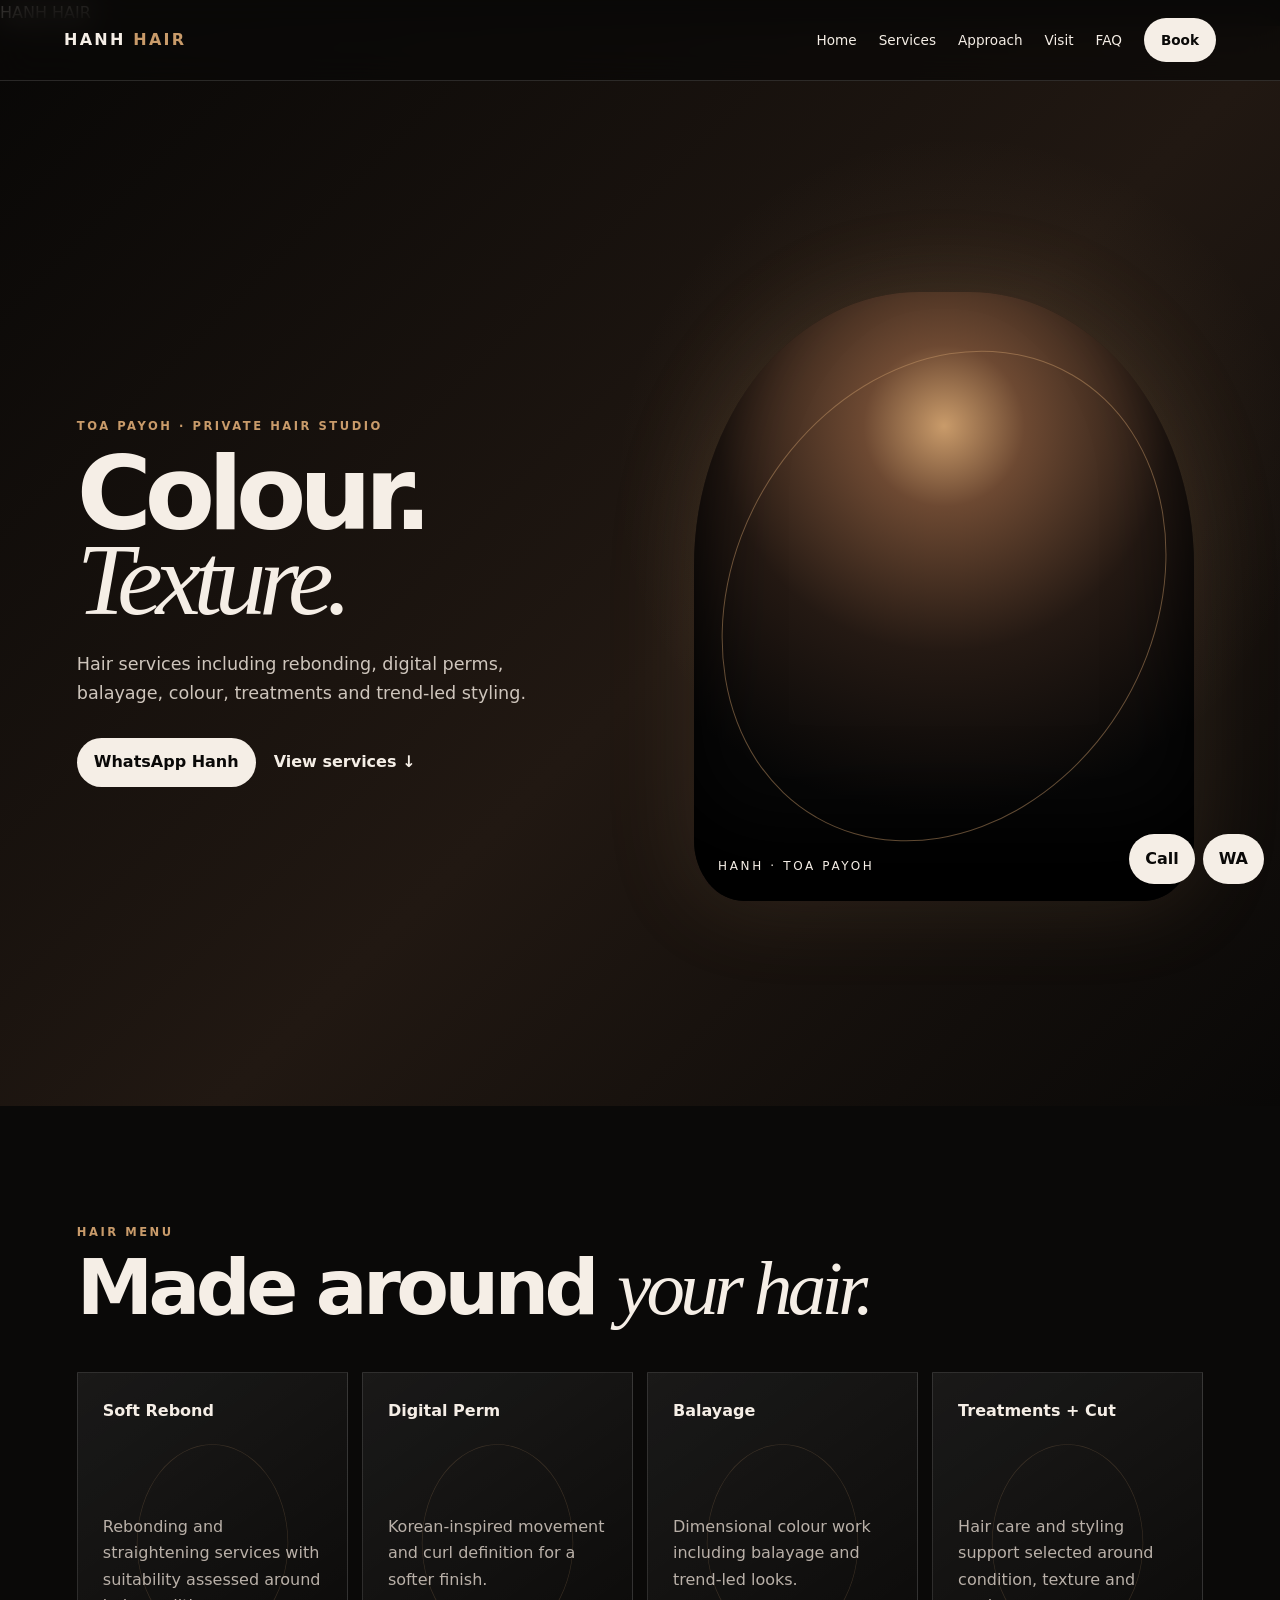
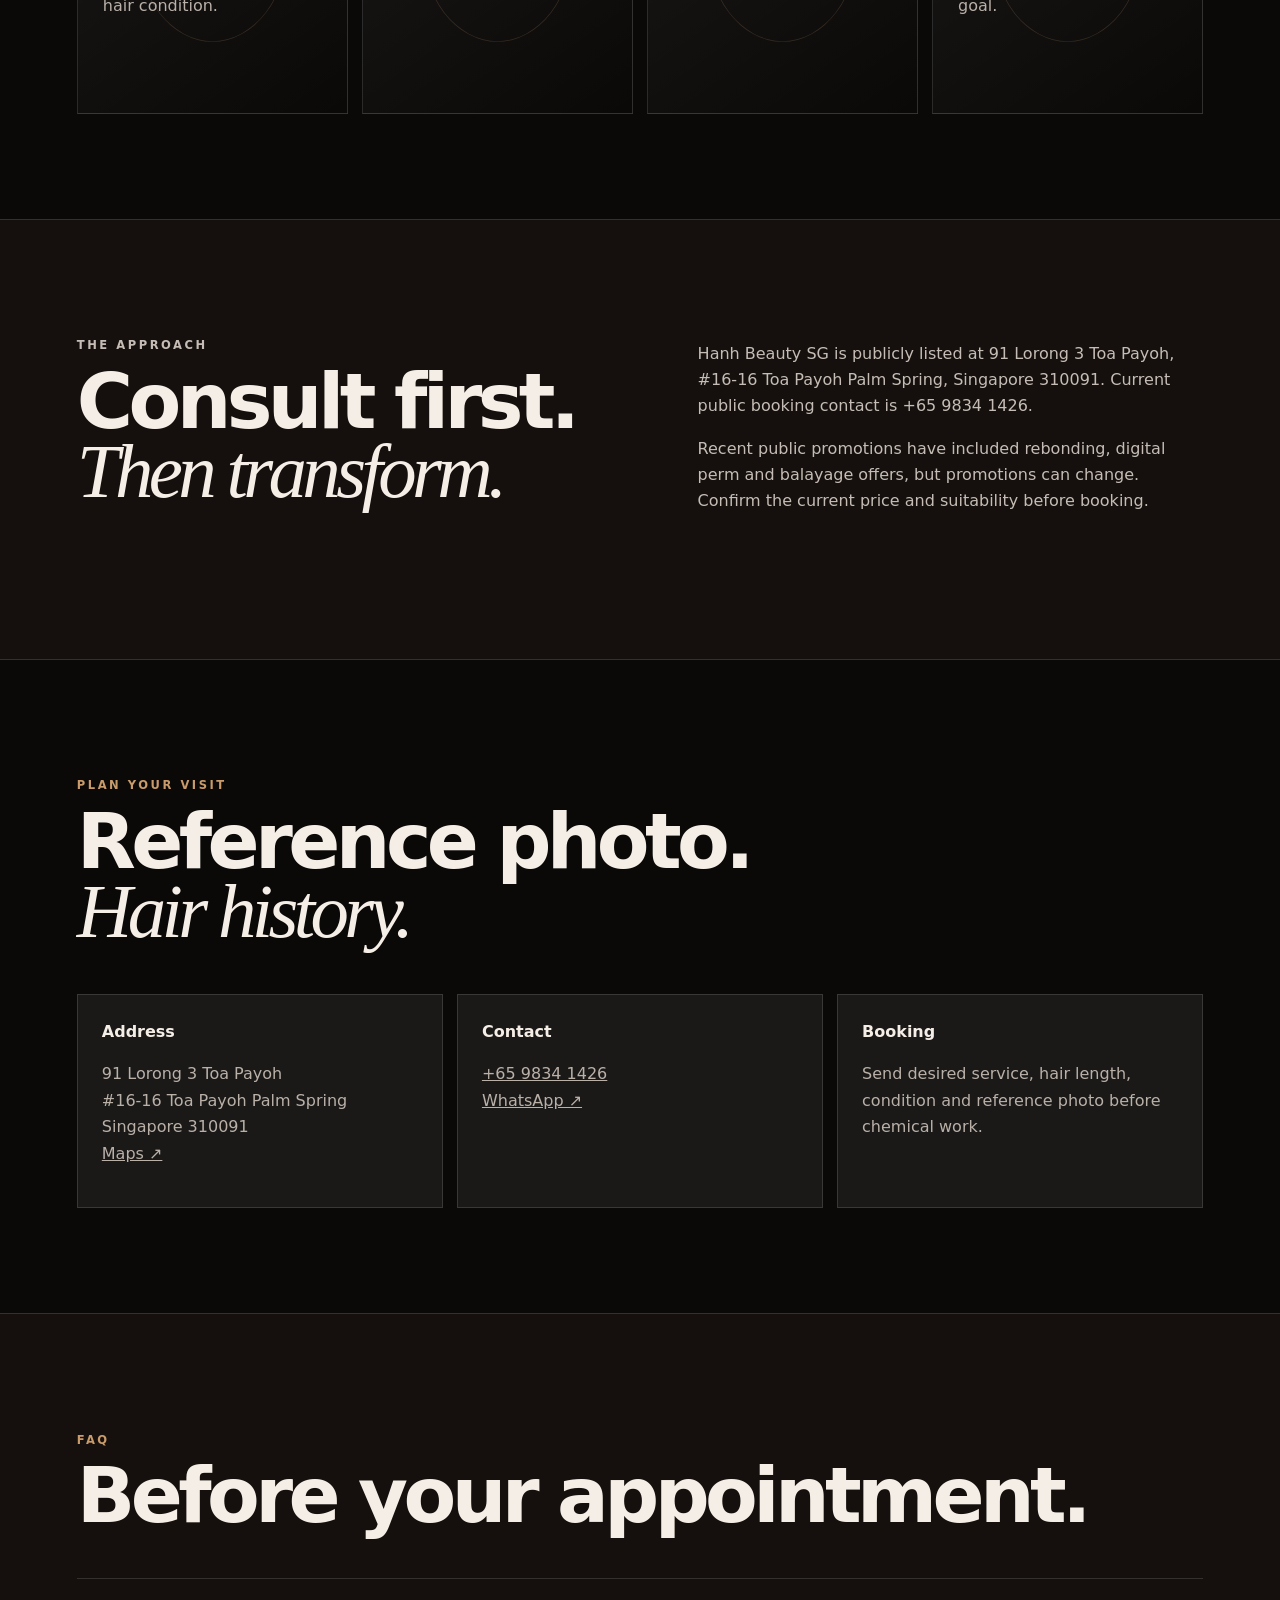
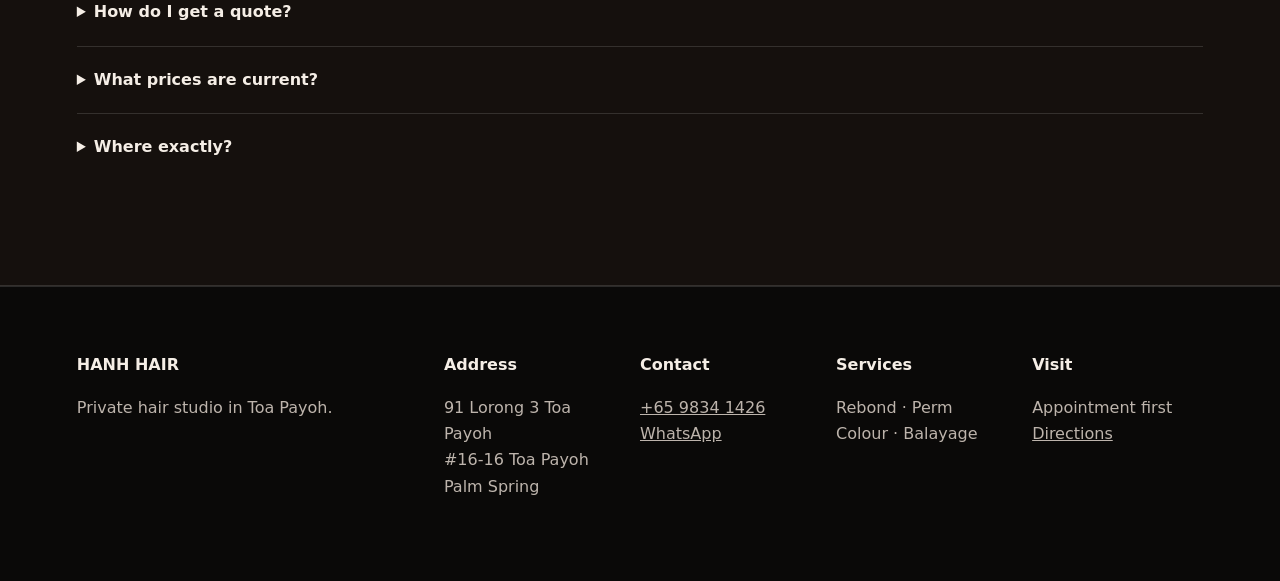
==== commit b7564250: "High-grade standalone rebuild for Hanh Hair" ====
--- a/index.html
+++ b/index.html
@@ -1 +1 @@
-<!doctype html><html lang="en"><head><meta charset="utf-8"><meta name="viewport" content="width=device-width,initial-scale=1"><meta name="description" content="Hanh Hair — private home-based hair studio in Toa Payoh, Singapore."><title>Hanh Hair | Toa Payoh</title><link rel="stylesheet" href="https://raw.githubusercontent.com/my-business-page/Salon-1/main/premium.css"><style>.hero{min-height:92vh;display:grid;grid-template-columns:1.05fr .95fr;align-items:center;padding:110px 7vw 70px;background:radial-gradient(circle at 78% 42%,#c99b6a20,transparent 30%),#0d0d0d;position:relative;overflow:hidden}.hero h1{font-size:clamp(3.5rem,8vw,8rem);line-height:.83;letter-spacing:-.07em}.hero h1 em{font-family:Georgia,serif;font-weight:400}.portrait{width:min(42vw,500px);aspect-ratio:.82;margin:auto;position:relative;border-radius:46% 46% 10% 10%;background:linear-gradient(145deg,#c99b6a55,#30251e 40%,#080808 72%);box-shadow:inset 0 -80px 80px #000,0 0 80px #c99b6a16;overflow:hidden}.portrait:before{content:"";position:absolute;width:60%;height:75%;left:20%;top:8%;border-radius:50% 50% 43% 43%;background:radial-gradient(circle at 50% 30%,#b98a60 0 12%,#2b211c 13% 45%,#080808 55%);filter:blur(.2px)}.portrait:after{content:"HANH • TOA PAYOH";position:absolute;bottom:25px;left:25px;letter-spacing:.2em;color:#e7d5c0;font-size:.7rem}.showcase{display:grid;grid-template-columns:repeat(4,1fr);gap:14px}.showcase article{min-height:270px;padding:26px;border:1px solid #fff2;background:linear-gradient(145deg,#fff1,#fff0);position:relative;overflow:hidden}.showcase article:before{content:"";position:absolute;inset:18px;border:1px solid #c99b6a33;border-radius:50%;transform:scale(.7);transition:.7s}.showcase article:hover:before{transform:scale(1) rotate(25deg)}.showcase b,.showcase p{position:relative}.showcase p{color:#aaa;line-height:1.6;margin-top:95px}.feature{background:linear-gradient(110deg,#1a1410,#0d0d0d);border-block:1px solid #fff1}.feature p{max-width:760px;color:#bcb5ad;line-height:1.85;font-size:1.08rem}.reveal{opacity:0;transform:translateY(44px) scale(.985);transition:opacity .8s,transform .8s}.reveal.visible{opacity:1;transform:none}.reveal.exit{opacity:0;transform:translateY(-35px)}@media(max-width:800px){.hero{grid-template-columns:1fr;padding:100px 22px 60px}.portrait{width:78vw}.showcase{grid-template-columns:1fr 1fr}}@media(max-width:520px){.showcase{grid-template-columns:1fr}.showcase article{min-height:210px}}</style></head><body><div class="loader"><span>HANH HAIR</span></div><header class="site-header"><a class="brand" href="#home">HANH <b>HAIR</b></a><button class="menu">☰</button><nav><a href="#home">Home</a><a href="#services">Services</a><a href="#approach">Approach</a><a href="#faq">FAQ</a><a class="nav-cta" href="https://wa.me/6598341426">Book</a></nav></header><main id="home"><section class="hero"><div><p class="eyebrow">TOA PAYOH · PRIVATE HAIR STUDIO</p><h1>Colour.<br><em>Texture.</em></h1><p class="lead">Home-based hair services including rebonding, digital perms, balayage, colour and treatments.</p><div class="actions"><a class="btn" href="https://wa.me/6598341426?text=Hi%20Hanh%2C%20I%20would%20like%20to%20book%20an%20appointment.">WhatsApp Hanh</a><a class="text-link" href="#services">View services ↓</a></div></div><div class="portrait"></div></section><section class="trust"><div><b>PRIVATE</b><span>appointment-led studio</span></div><div><b>COLOUR</b><span>balayage + trend-led work</span></div><div><b>TEXTURE</b><span>perm + rebond services</span></div></section><section class="section" id="services"><p class="eyebrow">HAIR MENU</p><h2>Made around <em>your hair.</em></h2><div class="showcase"><article><b>Soft Rebond</b><p>Recent public promotion listed S$98 with treatment and cut. Confirm current offer.</p></article><article><b>Digital Perm</b><p>Recent public promotion listed S$168 with treatment and cut. Confirm current offer.</p></article><article><b>Balayage</b><p>Dimensional colour work including balayage, highlights and trend-led looks.</p></article><article><b>Treatments + Cut</b><p>Care and styling support selected around condition, texture and goal.</p></article></div></section><section class="section feature" id="approach"><p class="eyebrow">THE APPROACH</p><h2>Consult first.<br><em>Then transform.</em></h2><p>Public listings identify Hanh Beauty SG as a home-based hair business at 91 Lorong 3 Toa Payoh, #16-16 Toa Payoh Palm Spring, Singapore 310091. Current public booking contact is +65 9834 1426. Share your hair history and reference before chemical work so suitability can be assessed.</p></section><section class="section faq" id="faq"><p class="eyebrow">FAQ</p><h2>Plan your appointment.</h2><details><summary>How do I get a quote?</summary><p>Send hair length, current condition, previous chemical history and a reference photo on WhatsApp.</p></details><details><summary>Where exactly?</summary><p>91 Lorong 3 Toa Payoh, #16-16 Toa Payoh Palm Spring, Singapore 310091. Confirm access details when booking.</p></details><details><summary>What are the current offers?</summary><p>Public promotions can change. Ask for the current price before confirming your appointment.</p></details></section></main><footer><div><strong>HANH HAIR</strong><p>Private home-based hair studio.</p></div><div><b>Address</b><p>91 Lorong 3 Toa Payoh<br>Singapore 310091</p></div><div><b>Contact</b><p><a href="tel:+6598341426">+65 9834 1426</a><br><a href="https://wa.me/6598341426">WhatsApp</a></p></div><div><b>Services</b><p>Rebond · Perm<br>Colour · Balayage</p></div><div><b>Visit</b><p>Appointment required<br><a href="https://www.google.com/maps/search/?api=1&query=91+Lorong+3+Toa+Payoh+Singapore+310091">Google Maps</a></p></div></footer><div class="float"><a href="tel:+6598341426">Call</a><a href="https://wa.me/6598341426">WA</a></div><script src="https://raw.githubusercontent.com/my-business-page/Salon-1/main/premium.js"></script><script>document.querySelectorAll('main section,footer,.showcase article,.trust').forEach((e,i)=>{e.classList.add('reveal');e.style.transitionDelay=Math.min(i*35,260)+'ms'});const io=new IntersectionObserver(es=>es.forEach(e=>{e.target.classList.toggle('visible',e.isIntersecting);e.target.classList.toggle('exit',!e.isIntersecting&&e.boundingClientRect.top<innerHeight/2)}),{threshold:.12});document.querySelectorAll('.reveal').forEach(e=>io.observe(e));</script></body></html>+<!doctype html><html lang="en"><head><meta charset="utf-8"><meta name="viewport" content="width=device-width,initial-scale=1"><meta name="description" content="Hanh Hair — private hair studio in Toa Payoh, Singapore."><title>Hanh Hair | Toa Payoh</title><link rel="stylesheet" href="https://raw.githubusercontent.com/my-business-page/Salon-1/main/premium.css"><style>:root{--bg:#0a0908;--fg:#f5eee6;--mut:#b9b0a8;--ac:#c99b6a;--line:#fff2}body{margin:0;background:var(--bg);color:var(--fg);font:16px/1.65 system-ui,sans-serif;overflow-x:hidden}a{color:inherit}.site-header{position:fixed;z-index:30;top:0;left:0;right:0;padding:18px 5vw;display:flex;justify-content:space-between;align-items:center;background:#0a0908bd;backdrop-filter:blur(16px);border-bottom:1px solid var(--line)}.brand{font-weight:900;letter-spacing:.14em;text-decoration:none}.brand b{color:var(--ac)}nav{display:flex;gap:22px;align-items:center}nav a{text-decoration:none;font-size:.85rem}.menu{display:none}.nav-cta,.btn{background:var(--fg);color:#0a0908;padding:11px 17px;border-radius:999px;font-weight:800;text-decoration:none}.hero{min-height:100svh;padding:120px 6vw 60px;display:grid;grid-template-columns:1fr 1fr;gap:7vw;align-items:center;background:radial-gradient(circle at 75% 42%,#c99b6a28,transparent 30%),linear-gradient(135deg,#080706,#211812 55%,#090807)}h1{font-size:clamp(3.5rem,8vw,8rem);line-height:.83;letter-spacing:-.07em;margin:15px 0 28px}em,h2 em{font-family:Georgia,serif;font-weight:400}.eyebrow{color:var(--ac);font-size:.72rem;letter-spacing:.22em;font-weight:800}.lead{max-width:650px;color:#cec5bc;font-size:1.1rem}.actions{display:flex;gap:18px;align-items:center;margin-top:30px}.text-link{text-decoration:none;font-weight:800}.portrait{width:min(40vw,500px);aspect-ratio:.82;margin:auto;position:relative;border-radius:45% 45% 10% 10%;background:radial-gradient(circle at 50% 22%,#c99b6a,#6d4932 15%,#241913 42%,#070707 72%);box-shadow:inset 0 -80px 80px #000,0 0 90px #c99b6a25;animation:float 7s ease-in-out infinite}.portrait:before{content:"";position:absolute;inset:8%;border:1px solid #c99b6a77;border-radius:50%;transform:rotate(30deg);animation:spin 11s linear infinite}.portrait span{position:absolute;bottom:24px;left:24px;letter-spacing:.22em;font-size:.75rem}.section{padding:105px 6vw}.dark{background:#15100d;border-block:1px solid var(--line)}h2{font-size:clamp(2.7rem,6vw,6rem);line-height:.9;letter-spacing:-.06em;margin:10px 0 48px}.grid{display:grid;grid-template-columns:repeat(4,1fr);gap:14px}.card{min-height:290px;padding:25px;border:1px solid var(--line);position:relative;overflow:hidden;background:linear-gradient(145deg,#fff1,#fff0);transition:.5s}.card:before{content:"";position:absolute;inset:18px;border:1px solid #c99b6a35;border-radius:50%;transform:scale(.65);transition:.7s}.card:hover{transform:translateY(-10px);border-color:#c99b6a77}.card:hover:before{transform:scale(1) rotate(25deg)}.card b,.card p{position:relative}.card p{margin-top:90px;color:var(--mut)}.two{display:grid;grid-template-columns:1fr 1fr;gap:9vw}.two p{color:#c5bdb5;max-width:720px}.visit{display:grid;grid-template-columns:repeat(3,1fr);gap:14px}.visit article{padding:24px;border:1px solid var(--line);background:#fff1}.visit p{color:var(--mut)}details{border-top:1px solid var(--line);padding:20px 0}summary{cursor:pointer;font-weight:700}footer{padding:65px 6vw;display:grid;grid-template-columns:2fr repeat(4,1fr);gap:25px;border-top:1px solid var(--line);color:#bdb4ac}footer b,footer strong{color:var(--fg)}.float{position:fixed;right:16px;bottom:16px;z-index:40;display:flex;gap:8px}.float a{background:var(--fg);color:#0a0908;padding:12px 16px;border-radius:999px;text-decoration:none;font-weight:900}.reveal{opacity:0;transform:translateY(40px);transition:opacity .8s,transform .8s}.reveal.visible{opacity:1;transform:none}.reveal.exit{opacity:0;transform:translateY(-30px)}@keyframes float{50%{transform:translateY(-14px) rotate(2deg)}}@keyframes spin{to{transform:rotate(385deg)}}@media(max-width:850px){.site-header{padding:15px 22px}.menu{display:block;background:none;border:1px solid var(--line);color:var(--fg);border-radius:50%;width:42px;height:42px}nav{display:none;position:absolute;top:70px;left:12px;right:12px;padding:18px;background:#15100d;border:1px solid var(--line);border-radius:18px;flex-direction:column;align-items:stretch}nav.open{display:flex}.hero{grid-template-columns:1fr;padding:110px 22px 55px}.portrait{width:min(80vw,390px)}.section{padding:75px 22px}.grid{grid-template-columns:1fr 1fr}.two{grid-template-columns:1fr;gap:25px}.visit{grid-template-columns:1fr}footer{grid-template-columns:1fr 1fr;padding:55px 22px}}@media(max-width:520px){.grid{grid-template-columns:1fr}.card{min-height:220px}.card p{margin-top:55px}h1{font-size:clamp(3.2rem,18vw,5rem)}footer{grid-template-columns:1fr}}</style></head><body><div class="loader"><span>HANH HAIR</span></div><header class="site-header"><a class="brand" href="#home">HANH <b>HAIR</b></a><button class="menu">☰</button><nav><a href="#home">Home</a><a href="#services">Services</a><a href="#approach">Approach</a><a href="#visit">Visit</a><a href="#faq">FAQ</a><a class="nav-cta" href="https://wa.me/6598341426?text=Hi%20Hanh%2C%20I%20would%20like%20to%20book.">Book</a></nav></header><main id="home"><section class="hero"><div><p class="eyebrow">TOA PAYOH · PRIVATE HAIR STUDIO</p><h1>Colour.<br><em>Texture.</em></h1><p class="lead">Hair services including rebonding, digital perms, balayage, colour, treatments and trend-led styling.</p><div class="actions"><a class="btn" href="https://wa.me/6598341426?text=Hi%20Hanh%2C%20I%20would%20like%20to%20book%20an%20appointment.">WhatsApp Hanh</a><a class="text-link" href="#services">View services ↓</a></div></div><div class="portrait"><span>HANH · TOA PAYOH</span></div></section><section class="section" id="services"><p class="eyebrow">HAIR MENU</p><h2>Made around <em>your hair.</em></h2><div class="grid"><article class="card"><b>Soft Rebond</b><p>Rebonding and straightening services with suitability assessed around hair condition.</p></article><article class="card"><b>Digital Perm</b><p>Korean-inspired movement and curl definition for a softer finish.</p></article><article class="card"><b>Balayage</b><p>Dimensional colour work including balayage and trend-led looks.</p></article><article class="card"><b>Treatments + Cut</b><p>Hair care and styling support selected around condition, texture and goal.</p></article></div></section><section class="section dark two" id="approach"><div><p class="eyebrow">THE APPROACH</p><h2>Consult first.<br><em>Then transform.</em></h2></div><div><p>Hanh Beauty SG is publicly listed at 91 Lorong 3 Toa Payoh, #16-16 Toa Payoh Palm Spring, Singapore 310091. Current public booking contact is +65 9834 1426.</p><p>Recent public promotions have included rebonding, digital perm and balayage offers, but promotions can change. Confirm the current price and suitability before booking.</p></div></section><section class="section" id="visit"><p class="eyebrow">PLAN YOUR VISIT</p><h2>Reference photo.<br><em>Hair history.</em></h2><div class="visit"><article><b>Address</b><p>91 Lorong 3 Toa Payoh<br>#16-16 Toa Payoh Palm Spring<br>Singapore 310091<br><a href="https://www.google.com/maps/search/?api=1&query=91+Lorong+3+Toa+Payoh+Singapore+310091">Maps ↗</a></p></article><article><b>Contact</b><p><a href="tel:+6598341426">+65 9834 1426</a><br><a href="https://wa.me/6598341426">WhatsApp ↗</a></p></article><article><b>Booking</b><p>Send desired service, hair length, condition and reference photo before chemical work.</p></article></div></section><section class="section dark" id="faq"><p class="eyebrow">FAQ</p><h2>Before your appointment.</h2><details><summary>How do I get a quote?</summary><p>Send hair length, current condition, previous chemical history and a reference photo on WhatsApp.</p></details><details><summary>What prices are current?</summary><p>Public promotions change. Confirm the current offer before booking.</p></details><details><summary>Where exactly?</summary><p>91 Lorong 3 Toa Payoh, #16-16 Toa Payoh Palm Spring, Singapore 310091.</p></details></section></main><footer><div><strong>HANH HAIR</strong><p>Private hair studio in Toa Payoh.</p></div><div><b>Address</b><p>91 Lorong 3 Toa Payoh<br>#16-16 Toa Payoh Palm Spring</p></div><div><b>Contact</b><p><a href="tel:+6598341426">+65 9834 1426</a><br><a href="https://wa.me/6598341426">WhatsApp</a></p></div><div><b>Services</b><p>Rebond · Perm<br>Colour · Balayage</p></div><div><b>Visit</b><p>Appointment first<br><a href="#visit">Directions</a></p></div></footer><div class="float"><a href="tel:+6598341426">Call</a><a href="https://wa.me/6598341426">WA</a></div><script>const m=document.querySelector('.menu'),n=document.querySelector('nav');m.onclick=()=>n.classList.toggle('open');const e=document.querySelectorAll('.hero,.section,.card,.visit article,footer');e.forEach((x,i)=>{x.classList.add('reveal');x.style.transitionDelay=i%6*55+'ms'});const io=new IntersectionObserver(a=>a.forEach(x=>{x.target.classList.toggle('visible',x.isIntersecting);x.target.classList.toggle('exit',!x.isIntersecting&&x.boundingClientRect.top<0)}),{threshold:.1,rootMargin:'-7% 0px -7% 0px'});e.forEach(x=>io.observe(x));</script></body></html>
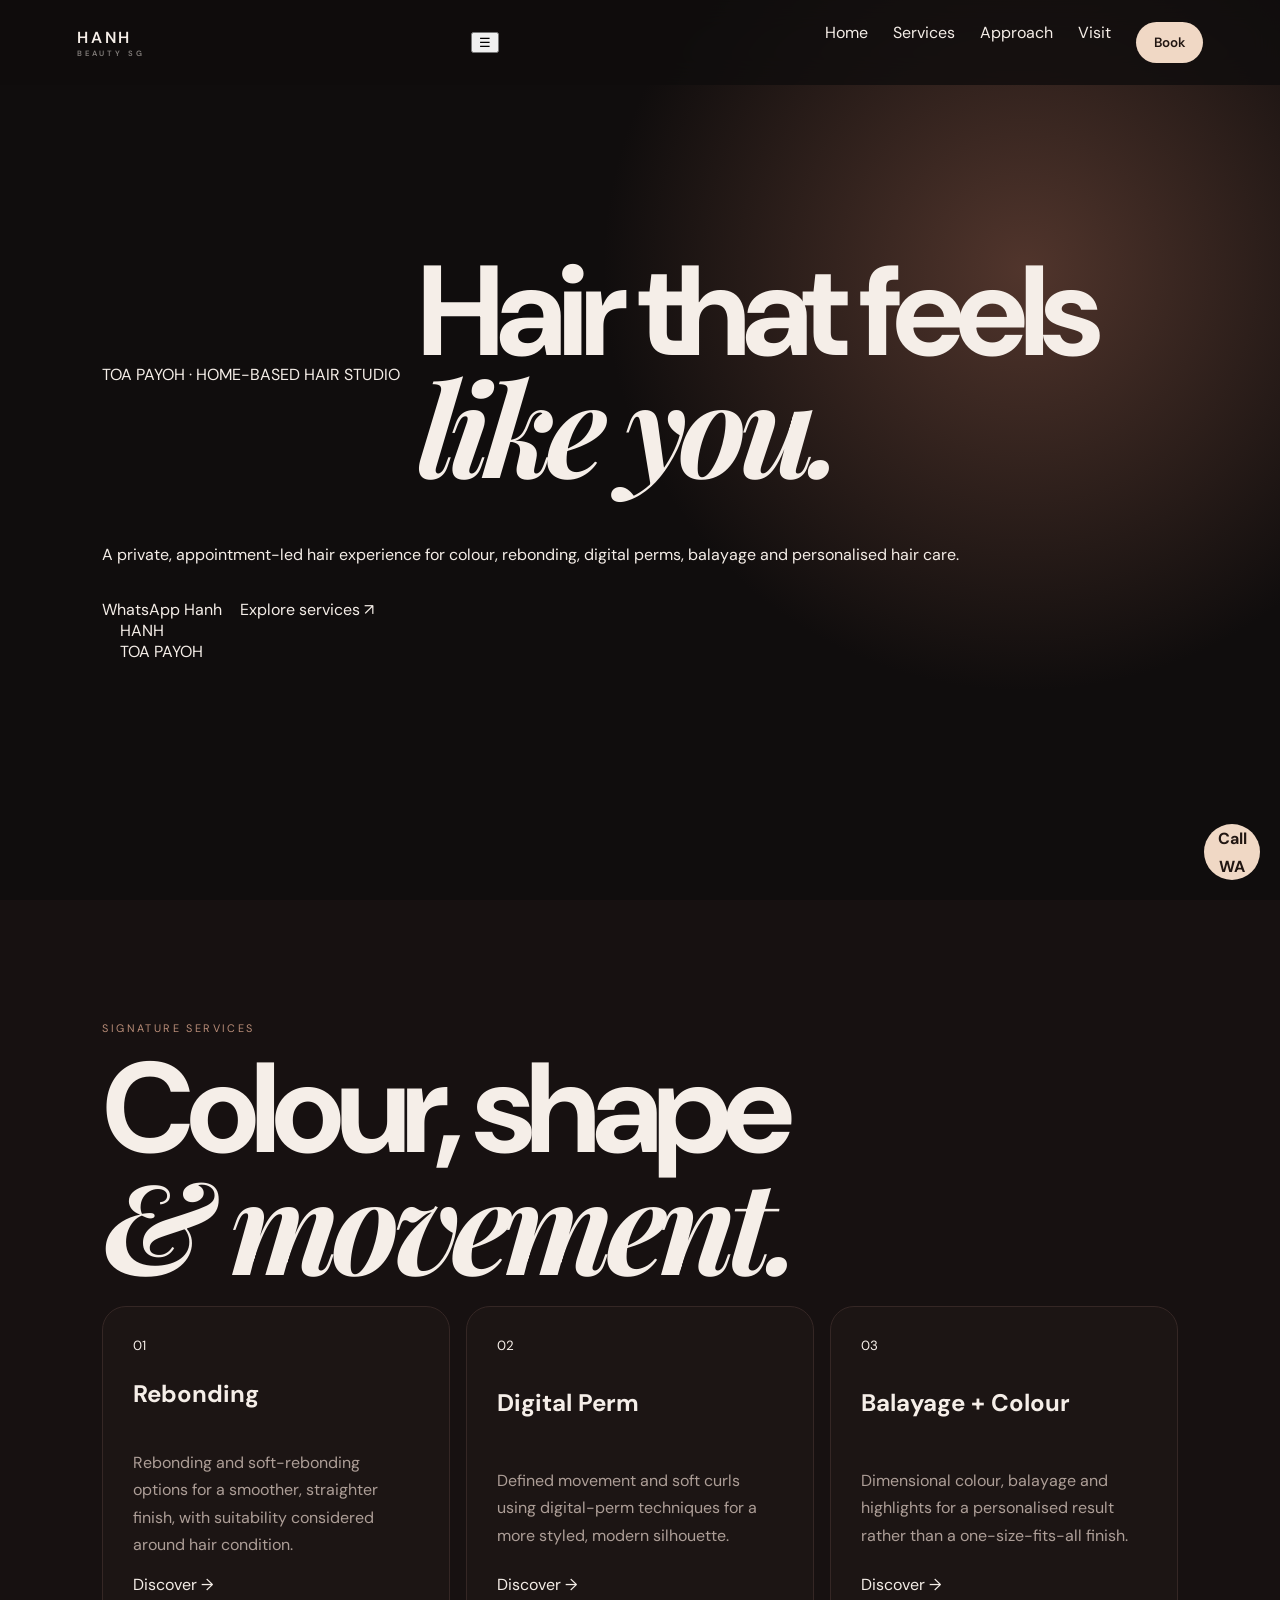
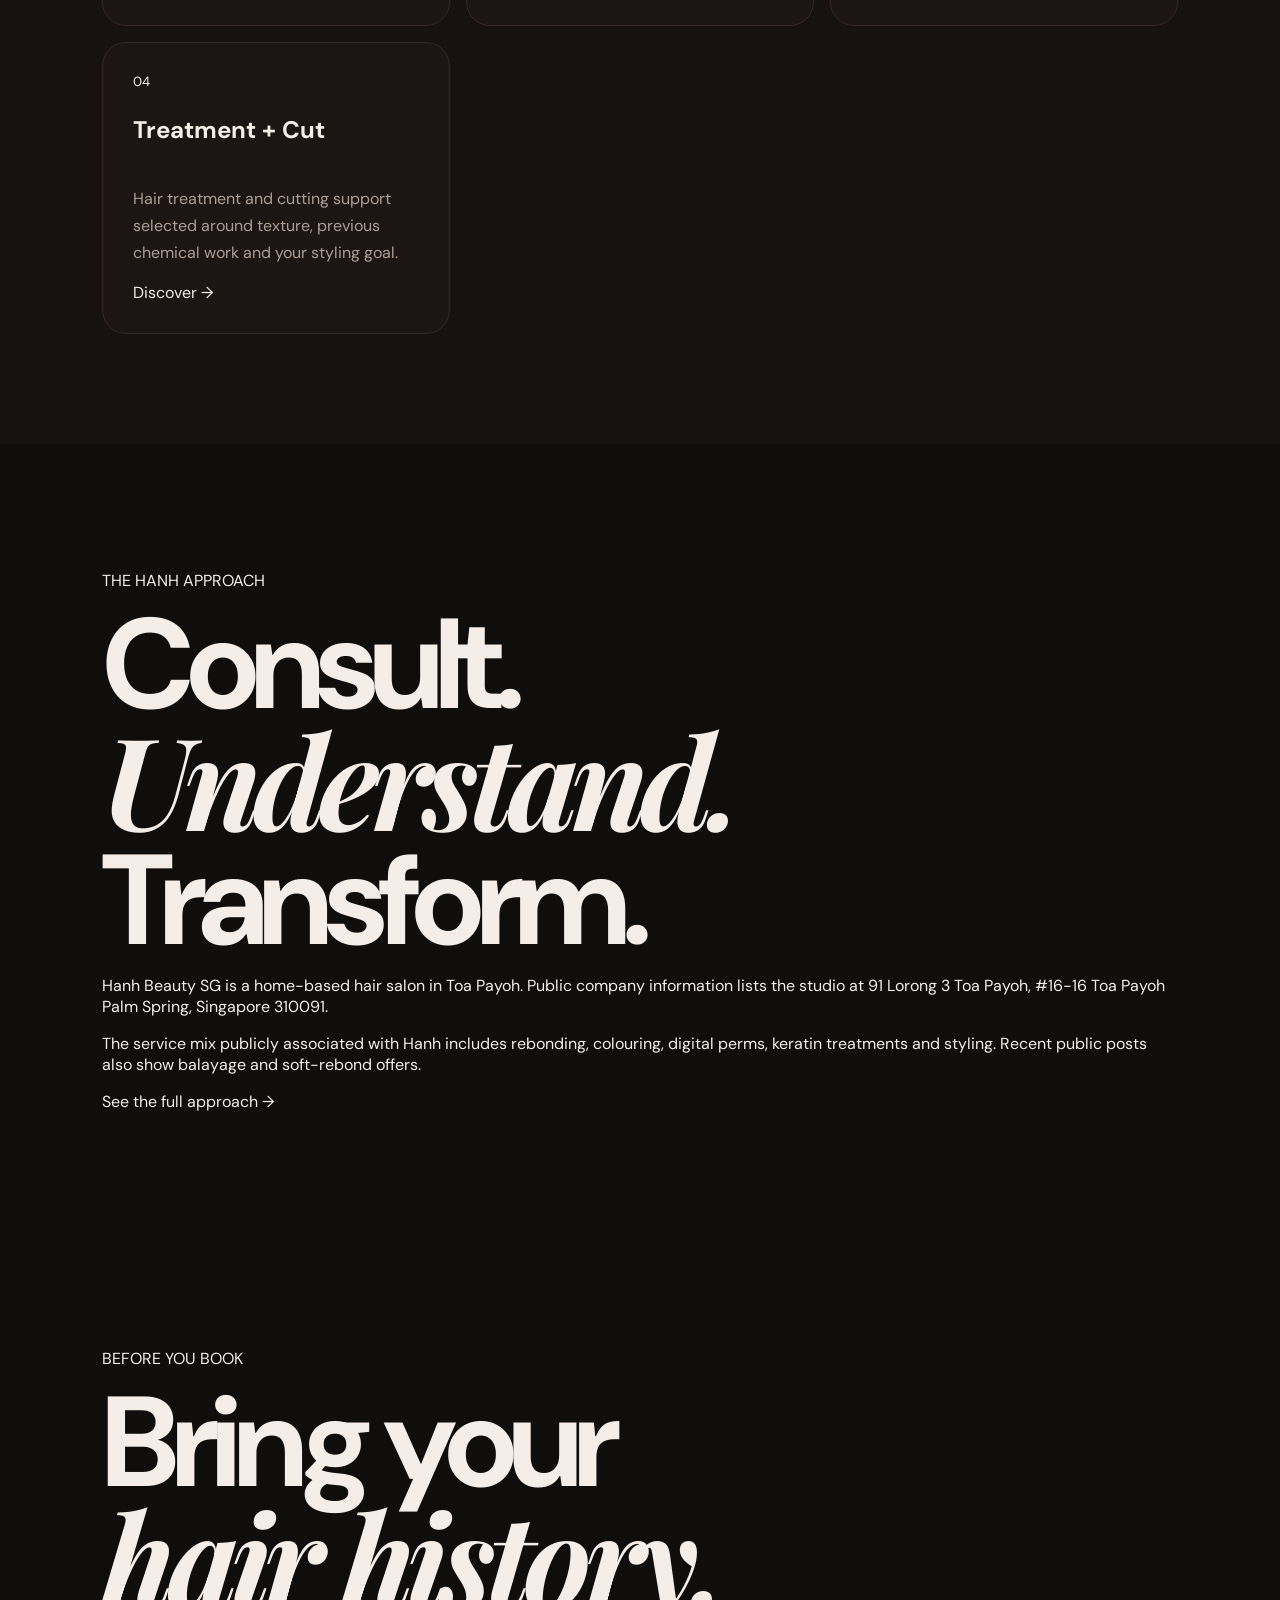
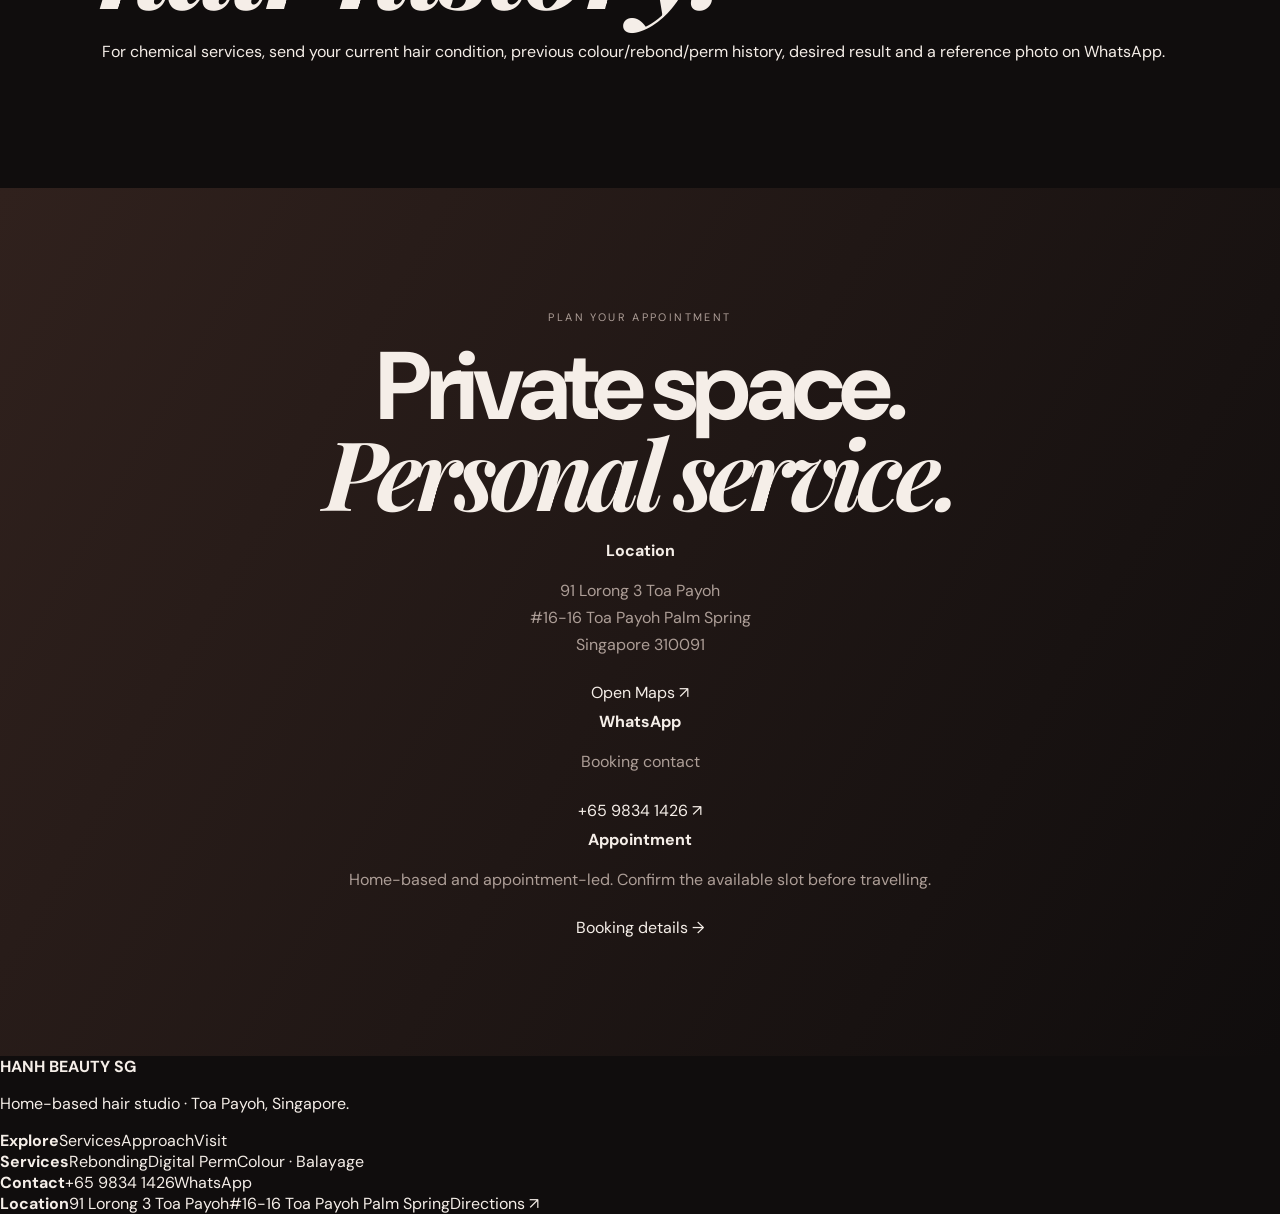
==== commit 0aac04a3: "Rebuild Salon-3 homepage for Hanh Beauty SG" ====
--- a/index.html
+++ b/index.html
@@ -1 +1 @@
-<!doctype html><html lang="en"><head><meta charset="utf-8"><meta name="viewport" content="width=device-width,initial-scale=1"><meta name="description" content="Hanh Hair — private hair studio in Toa Payoh, Singapore."><title>Hanh Hair | Toa Payoh</title><link rel="stylesheet" href="https://raw.githubusercontent.com/my-business-page/Salon-1/main/premium.css"><style>:root{--bg:#0a0908;--fg:#f5eee6;--mut:#b9b0a8;--ac:#c99b6a;--line:#fff2}body{margin:0;background:var(--bg);color:var(--fg);font:16px/1.65 system-ui,sans-serif;overflow-x:hidden}a{color:inherit}.site-header{position:fixed;z-index:30;top:0;left:0;right:0;padding:18px 5vw;display:flex;justify-content:space-between;align-items:center;background:#0a0908bd;backdrop-filter:blur(16px);border-bottom:1px solid var(--line)}.brand{font-weight:900;letter-spacing:.14em;text-decoration:none}.brand b{color:var(--ac)}nav{display:flex;gap:22px;align-items:center}nav a{text-decoration:none;font-size:.85rem}.menu{display:none}.nav-cta,.btn{background:var(--fg);color:#0a0908;padding:11px 17px;border-radius:999px;font-weight:800;text-decoration:none}.hero{min-height:100svh;padding:120px 6vw 60px;display:grid;grid-template-columns:1fr 1fr;gap:7vw;align-items:center;background:radial-gradient(circle at 75% 42%,#c99b6a28,transparent 30%),linear-gradient(135deg,#080706,#211812 55%,#090807)}h1{font-size:clamp(3.5rem,8vw,8rem);line-height:.83;letter-spacing:-.07em;margin:15px 0 28px}em,h2 em{font-family:Georgia,serif;font-weight:400}.eyebrow{color:var(--ac);font-size:.72rem;letter-spacing:.22em;font-weight:800}.lead{max-width:650px;color:#cec5bc;font-size:1.1rem}.actions{display:flex;gap:18px;align-items:center;margin-top:30px}.text-link{text-decoration:none;font-weight:800}.portrait{width:min(40vw,500px);aspect-ratio:.82;margin:auto;position:relative;border-radius:45% 45% 10% 10%;background:radial-gradient(circle at 50% 22%,#c99b6a,#6d4932 15%,#241913 42%,#070707 72%);box-shadow:inset 0 -80px 80px #000,0 0 90px #c99b6a25;animation:float 7s ease-in-out infinite}.portrait:before{content:"";position:absolute;inset:8%;border:1px solid #c99b6a77;border-radius:50%;transform:rotate(30deg);animation:spin 11s linear infinite}.portrait span{position:absolute;bottom:24px;left:24px;letter-spacing:.22em;font-size:.75rem}.section{padding:105px 6vw}.dark{background:#15100d;border-block:1px solid var(--line)}h2{font-size:clamp(2.7rem,6vw,6rem);line-height:.9;letter-spacing:-.06em;margin:10px 0 48px}.grid{display:grid;grid-template-columns:repeat(4,1fr);gap:14px}.card{min-height:290px;padding:25px;border:1px solid var(--line);position:relative;overflow:hidden;background:linear-gradient(145deg,#fff1,#fff0);transition:.5s}.card:before{content:"";position:absolute;inset:18px;border:1px solid #c99b6a35;border-radius:50%;transform:scale(.65);transition:.7s}.card:hover{transform:translateY(-10px);border-color:#c99b6a77}.card:hover:before{transform:scale(1) rotate(25deg)}.card b,.card p{position:relative}.card p{margin-top:90px;color:var(--mut)}.two{display:grid;grid-template-columns:1fr 1fr;gap:9vw}.two p{color:#c5bdb5;max-width:720px}.visit{display:grid;grid-template-columns:repeat(3,1fr);gap:14px}.visit article{padding:24px;border:1px solid var(--line);background:#fff1}.visit p{color:var(--mut)}details{border-top:1px solid var(--line);padding:20px 0}summary{cursor:pointer;font-weight:700}footer{padding:65px 6vw;display:grid;grid-template-columns:2fr repeat(4,1fr);gap:25px;border-top:1px solid var(--line);color:#bdb4ac}footer b,footer strong{color:var(--fg)}.float{position:fixed;right:16px;bottom:16px;z-index:40;display:flex;gap:8px}.float a{background:var(--fg);color:#0a0908;padding:12px 16px;border-radius:999px;text-decoration:none;font-weight:900}.reveal{opacity:0;transform:translateY(40px);transition:opacity .8s,transform .8s}.reveal.visible{opacity:1;transform:none}.reveal.exit{opacity:0;transform:translateY(-30px)}@keyframes float{50%{transform:translateY(-14px) rotate(2deg)}}@keyframes spin{to{transform:rotate(385deg)}}@media(max-width:850px){.site-header{padding:15px 22px}.menu{display:block;background:none;border:1px solid var(--line);color:var(--fg);border-radius:50%;width:42px;height:42px}nav{display:none;position:absolute;top:70px;left:12px;right:12px;padding:18px;background:#15100d;border:1px solid var(--line);border-radius:18px;flex-direction:column;align-items:stretch}nav.open{display:flex}.hero{grid-template-columns:1fr;padding:110px 22px 55px}.portrait{width:min(80vw,390px)}.section{padding:75px 22px}.grid{grid-template-columns:1fr 1fr}.two{grid-template-columns:1fr;gap:25px}.visit{grid-template-columns:1fr}footer{grid-template-columns:1fr 1fr;padding:55px 22px}}@media(max-width:520px){.grid{grid-template-columns:1fr}.card{min-height:220px}.card p{margin-top:55px}h1{font-size:clamp(3.2rem,18vw,5rem)}footer{grid-template-columns:1fr}}</style></head><body><div class="loader"><span>HANH HAIR</span></div><header class="site-header"><a class="brand" href="#home">HANH <b>HAIR</b></a><button class="menu">☰</button><nav><a href="#home">Home</a><a href="#services">Services</a><a href="#approach">Approach</a><a href="#visit">Visit</a><a href="#faq">FAQ</a><a class="nav-cta" href="https://wa.me/6598341426?text=Hi%20Hanh%2C%20I%20would%20like%20to%20book.">Book</a></nav></header><main id="home"><section class="hero"><div><p class="eyebrow">TOA PAYOH · PRIVATE HAIR STUDIO</p><h1>Colour.<br><em>Texture.</em></h1><p class="lead">Hair services including rebonding, digital perms, balayage, colour, treatments and trend-led styling.</p><div class="actions"><a class="btn" href="https://wa.me/6598341426?text=Hi%20Hanh%2C%20I%20would%20like%20to%20book%20an%20appointment.">WhatsApp Hanh</a><a class="text-link" href="#services">View services ↓</a></div></div><div class="portrait"><span>HANH · TOA PAYOH</span></div></section><section class="section" id="services"><p class="eyebrow">HAIR MENU</p><h2>Made around <em>your hair.</em></h2><div class="grid"><article class="card"><b>Soft Rebond</b><p>Rebonding and straightening services with suitability assessed around hair condition.</p></article><article class="card"><b>Digital Perm</b><p>Korean-inspired movement and curl definition for a softer finish.</p></article><article class="card"><b>Balayage</b><p>Dimensional colour work including balayage and trend-led looks.</p></article><article class="card"><b>Treatments + Cut</b><p>Hair care and styling support selected around condition, texture and goal.</p></article></div></section><section class="section dark two" id="approach"><div><p class="eyebrow">THE APPROACH</p><h2>Consult first.<br><em>Then transform.</em></h2></div><div><p>Hanh Beauty SG is publicly listed at 91 Lorong 3 Toa Payoh, #16-16 Toa Payoh Palm Spring, Singapore 310091. Current public booking contact is +65 9834 1426.</p><p>Recent public promotions have included rebonding, digital perm and balayage offers, but promotions can change. Confirm the current price and suitability before booking.</p></div></section><section class="section" id="visit"><p class="eyebrow">PLAN YOUR VISIT</p><h2>Reference photo.<br><em>Hair history.</em></h2><div class="visit"><article><b>Address</b><p>91 Lorong 3 Toa Payoh<br>#16-16 Toa Payoh Palm Spring<br>Singapore 310091<br><a href="https://www.google.com/maps/search/?api=1&query=91+Lorong+3+Toa+Payoh+Singapore+310091">Maps ↗</a></p></article><article><b>Contact</b><p><a href="tel:+6598341426">+65 9834 1426</a><br><a href="https://wa.me/6598341426">WhatsApp ↗</a></p></article><article><b>Booking</b><p>Send desired service, hair length, condition and reference photo before chemical work.</p></article></div></section><section class="section dark" id="faq"><p class="eyebrow">FAQ</p><h2>Before your appointment.</h2><details><summary>How do I get a quote?</summary><p>Send hair length, current condition, previous chemical history and a reference photo on WhatsApp.</p></details><details><summary>What prices are current?</summary><p>Public promotions change. Confirm the current offer before booking.</p></details><details><summary>Where exactly?</summary><p>91 Lorong 3 Toa Payoh, #16-16 Toa Payoh Palm Spring, Singapore 310091.</p></details></section></main><footer><div><strong>HANH HAIR</strong><p>Private hair studio in Toa Payoh.</p></div><div><b>Address</b><p>91 Lorong 3 Toa Payoh<br>#16-16 Toa Payoh Palm Spring</p></div><div><b>Contact</b><p><a href="tel:+6598341426">+65 9834 1426</a><br><a href="https://wa.me/6598341426">WhatsApp</a></p></div><div><b>Services</b><p>Rebond · Perm<br>Colour · Balayage</p></div><div><b>Visit</b><p>Appointment first<br><a href="#visit">Directions</a></p></div></footer><div class="float"><a href="tel:+6598341426">Call</a><a href="https://wa.me/6598341426">WA</a></div><script>const m=document.querySelector('.menu'),n=document.querySelector('nav');m.onclick=()=>n.classList.toggle('open');const e=document.querySelectorAll('.hero,.section,.card,.visit article,footer');e.forEach((x,i)=>{x.classList.add('reveal');x.style.transitionDelay=i%6*55+'ms'});const io=new IntersectionObserver(a=>a.forEach(x=>{x.target.classList.toggle('visible',x.isIntersecting);x.target.classList.toggle('exit',!x.isIntersecting&&x.boundingClientRect.top<0)}),{threshold:.1,rootMargin:'-7% 0px -7% 0px'});e.forEach(x=>io.observe(x));</script></body></html>+<!doctype html><html lang="en"><head><meta charset="utf-8"><meta name="viewport" content="width=device-width,initial-scale=1"><meta name="description" content="Hanh Beauty SG — appointment-based home hair studio in Toa Payoh, Singapore."><title>Hanh Beauty SG | Toa Payoh</title><link rel="stylesheet" href="style.css"></head><body><div id="loader"><strong>HANH BEAUTY SG</strong><span>TOA PAYOH · PRIVATE HAIR STUDIO</span></div><header><a class="logo" href="index.html">HANH <span>BEAUTY SG</span></a><button class="menu" aria-label="Open menu">☰</button><nav><a href="index.html">Home</a><a href="services.html">Services</a><a href="experience.html">Approach</a><a href="contact.html">Visit</a><a class="cta" href="https://wa.me/6598341426?text=Hi%20Hanh%2C%20I%27d%20like%20to%20book%20an%20appointment.">Book</a></nav></header><main><section class="hero"><div><p class="eyebrow">TOA PAYOH · HOME-BASED HAIR STUDIO</p><h1>Hair that feels<br><i>like you.</i></h1><p class="lead">A private, appointment-led hair experience for colour, rebonding, digital perms, balayage and personalised hair care.</p><div class="actions"><a class="btn" href="https://wa.me/6598341426?text=Hi%20Hanh%2C%20I%27d%20like%20to%20book%20an%20appointment.">WhatsApp Hanh</a><a class="text-link" href="services.html">Explore services ↗</a></div></div><div class="hero-art"><div class="orb"></div><span>HANH<br>TOA PAYOH</span></div></section><section class="section" id="services"><p class="eyebrow">SIGNATURE SERVICES</p><h2>Colour, shape<br><i>& movement.</i></h2><div class="grid"><article class="tilt reveal"><small>01</small><h3>Rebonding</h3><p>Rebonding and soft-rebonding options for a smoother, straighter finish, with suitability considered around hair condition.</p><a href="services.html#rebond">Discover →</a></article><article class="tilt reveal"><small>02</small><h3>Digital Perm</h3><p>Defined movement and soft curls using digital-perm techniques for a more styled, modern silhouette.</p><a href="services.html#perm">Discover →</a></article><article class="tilt reveal"><small>03</small><h3>Balayage + Colour</h3><p>Dimensional colour, balayage and highlights for a personalised result rather than a one-size-fits-all finish.</p><a href="services.html#colour">Discover →</a></article><article class="tilt reveal"><small>04</small><h3>Treatment + Cut</h3><p>Hair treatment and cutting support selected around texture, previous chemical work and your styling goal.</p><a href="services.html#care">Discover →</a></article></div></section><section class="section split" id="approach"><div><p class="eyebrow">THE HANH APPROACH</p><h2>Consult.<br><i>Understand.</i><br>Transform.</h2></div><div class="copy"><p>Hanh Beauty SG is a home-based hair salon in Toa Payoh. Public company information lists the studio at 91 Lorong 3 Toa Payoh, #16-16 Toa Payoh Palm Spring, Singapore 310091.</p><p>The service mix publicly associated with Hanh includes rebonding, colouring, digital perms, keratin treatments and styling. Recent public posts also show balayage and soft-rebond offers.</p><a class="under" href="experience.html">See the full approach →</a></div></section><section class="section visual-band"><div><p class="eyebrow">BEFORE YOU BOOK</p><h2>Bring your<br><i>hair history.</i></h2><p>For chemical services, send your current hair condition, previous colour/rebond/perm history, desired result and a reference photo on WhatsApp.</p></div><div class="rings"><span></span><span></span><span></span></div></section><section class="section visit" id="visit"><p class="eyebrow">PLAN YOUR APPOINTMENT</p><h2>Private space.<br><i>Personal service.</i></h2><div class="visit-grid"><article class="reveal"><b>Location</b><p>91 Lorong 3 Toa Payoh<br>#16-16 Toa Payoh Palm Spring<br>Singapore 310091</p><a href="https://www.google.com/maps/search/?api=1&query=91+Lorong+3+Toa+Payoh+Singapore+310091">Open Maps ↗</a></article><article class="reveal"><b>WhatsApp</b><p>Booking contact</p><a href="https://wa.me/6598341426">+65 9834 1426 ↗</a></article><article class="reveal"><b>Appointment</b><p>Home-based and appointment-led. Confirm the available slot before travelling.</p><a href="contact.html">Booking details →</a></article></div></section></main><footer><div><strong>HANH BEAUTY SG</strong><p>Home-based hair studio · Toa Payoh, Singapore.</p></div><div><b>Explore</b><a href="services.html">Services</a><a href="experience.html">Approach</a><a href="contact.html">Visit</a></div><div><b>Services</b><span>Rebonding</span><span>Digital Perm</span><span>Colour · Balayage</span></div><div><b>Contact</b><a href="tel:+6598341426">+65 9834 1426</a><a href="https://wa.me/6598341426">WhatsApp</a></div><div><b>Location</b><span>91 Lorong 3 Toa Payoh</span><span>#16-16 Toa Payoh Palm Spring</span><a href="https://www.google.com/maps/search/?api=1&query=91+Lorong+3+Toa+Payoh+Singapore+310091">Directions ↗</a></div></footer><div class="float"><a href="tel:+6598341426">Call</a><a href="https://wa.me/6598341426">WA</a></div><script src="site.js"></script></body></html>
--- a/style.css
+++ b/style.css
@@ -0,0 +1 @@
+@import url('https://fonts.googleapis.com/css2?family=DM+Sans:wght@400;600&family=Playfair+Display:ital,wght@0,500;1,500&display=swap');*{box-sizing:border-box}html{scroll-behavior:smooth}body{margin:0;background:#100d0d;color:#f5eee8;font-family:DM Sans,sans-serif}header{position:fixed;z-index:5;top:0;width:100%;padding:22px 6vw;display:flex;justify-content:space-between;align-items:center;background:#100d0dcc;backdrop-filter:blur(15px)}a{color:inherit;text-decoration:none}.logo{font-weight:600;letter-spacing:.18em}.logo span{display:block;font-size:.48rem;opacity:.5}nav{display:none;gap:25px}.cta{background:#f0d8c5;color:#211612;padding:12px 18px;border-radius:999px;font-weight:600;font-size:.84rem}.hero{min-height:100svh;padding:150px 8vw;display:flex;flex-direction:column;justify-content:center;background:radial-gradient(circle at 80% 30%,#51352c,transparent 35%)}.hero>p,section>p{letter-spacing:.22em;font-size:.68rem;color:#b98d78}.hero h1,h2{font-size:clamp(3.4rem,11vw,8rem);line-height:.88;letter-spacing:-.06em;margin:18px 0}.hero i,h2 i{font-family:'Playfair Display',serif}.hero h4{max-width:550px;color:#b9aaa3;line-height:1.7;font-weight:400;margin:25px 0}.hero div{display:flex;gap:18px;align-items:center;flex-wrap:wrap}section:not(.hero){padding:110px 8vw}#services{background:#171111}.grid{display:grid;gap:16px}.grid article{padding:30px;border:1px solid #352725;border-radius:24px;min-height:270px;background:#1c1514;display:flex;flex-direction:column;justify-content:space-between;transition:.4s}.grid article:hover{transform:translateY(-8px)}.grid b{color:#c08f77}.grid h3{font-size:1.5rem}.grid p,#visit p{color:#ad9e97;line-height:1.7}#visit{text-align:center;background:linear-gradient(120deg,#30211d,#100d0d)}#visit h2{font-size:clamp(2.7rem,9vw,6rem)}#visit a{display:inline-block;margin:8px}.float{position:fixed;z-index:6;right:20px;bottom:20px;width:56px;height:56px;border-radius:50%;display:grid;place-items:center;background:#f0d8c5;color:#211612;font-weight:700}#loader{position:fixed;z-index:20;inset:0;display:grid;place-items:center;background:#100d0d;letter-spacing:.35em;transition:.8s}@media(min-width:800px){nav{display:flex}.grid{grid-template-columns:repeat(3,1fr)}}
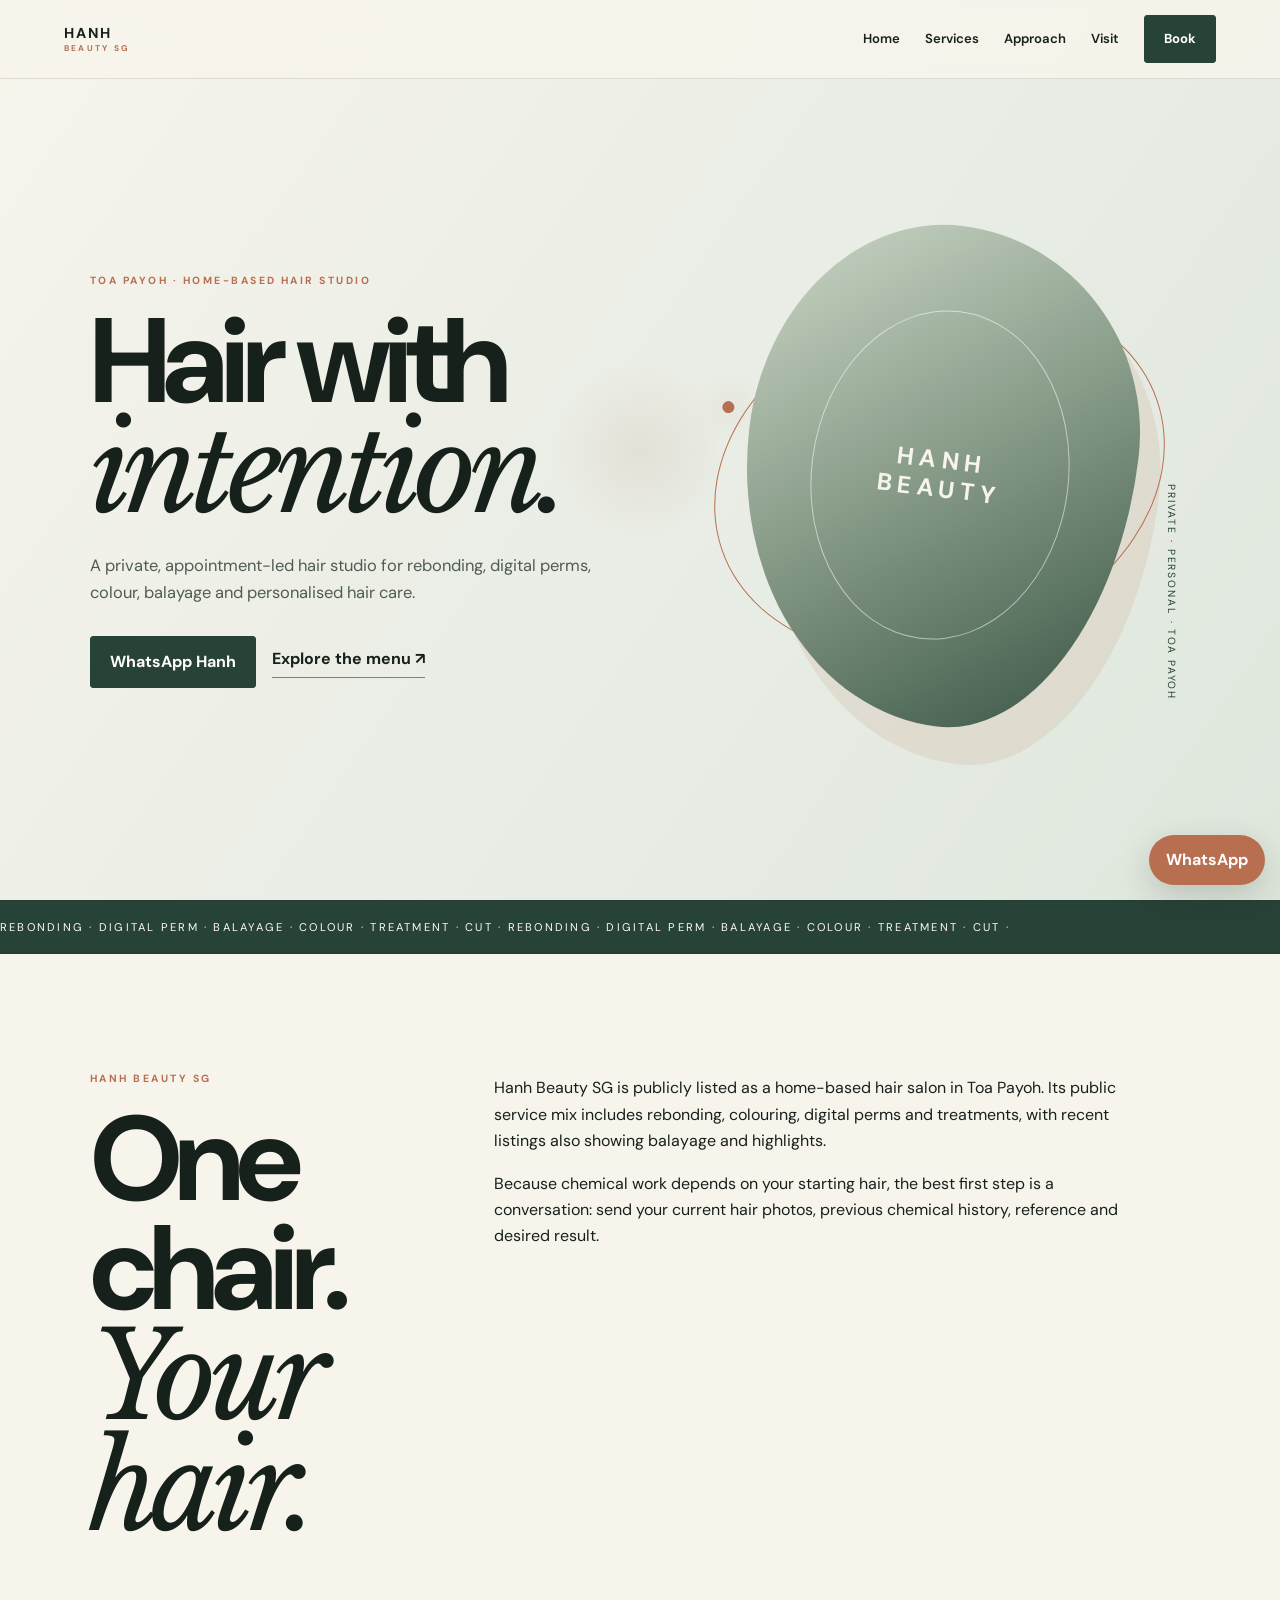
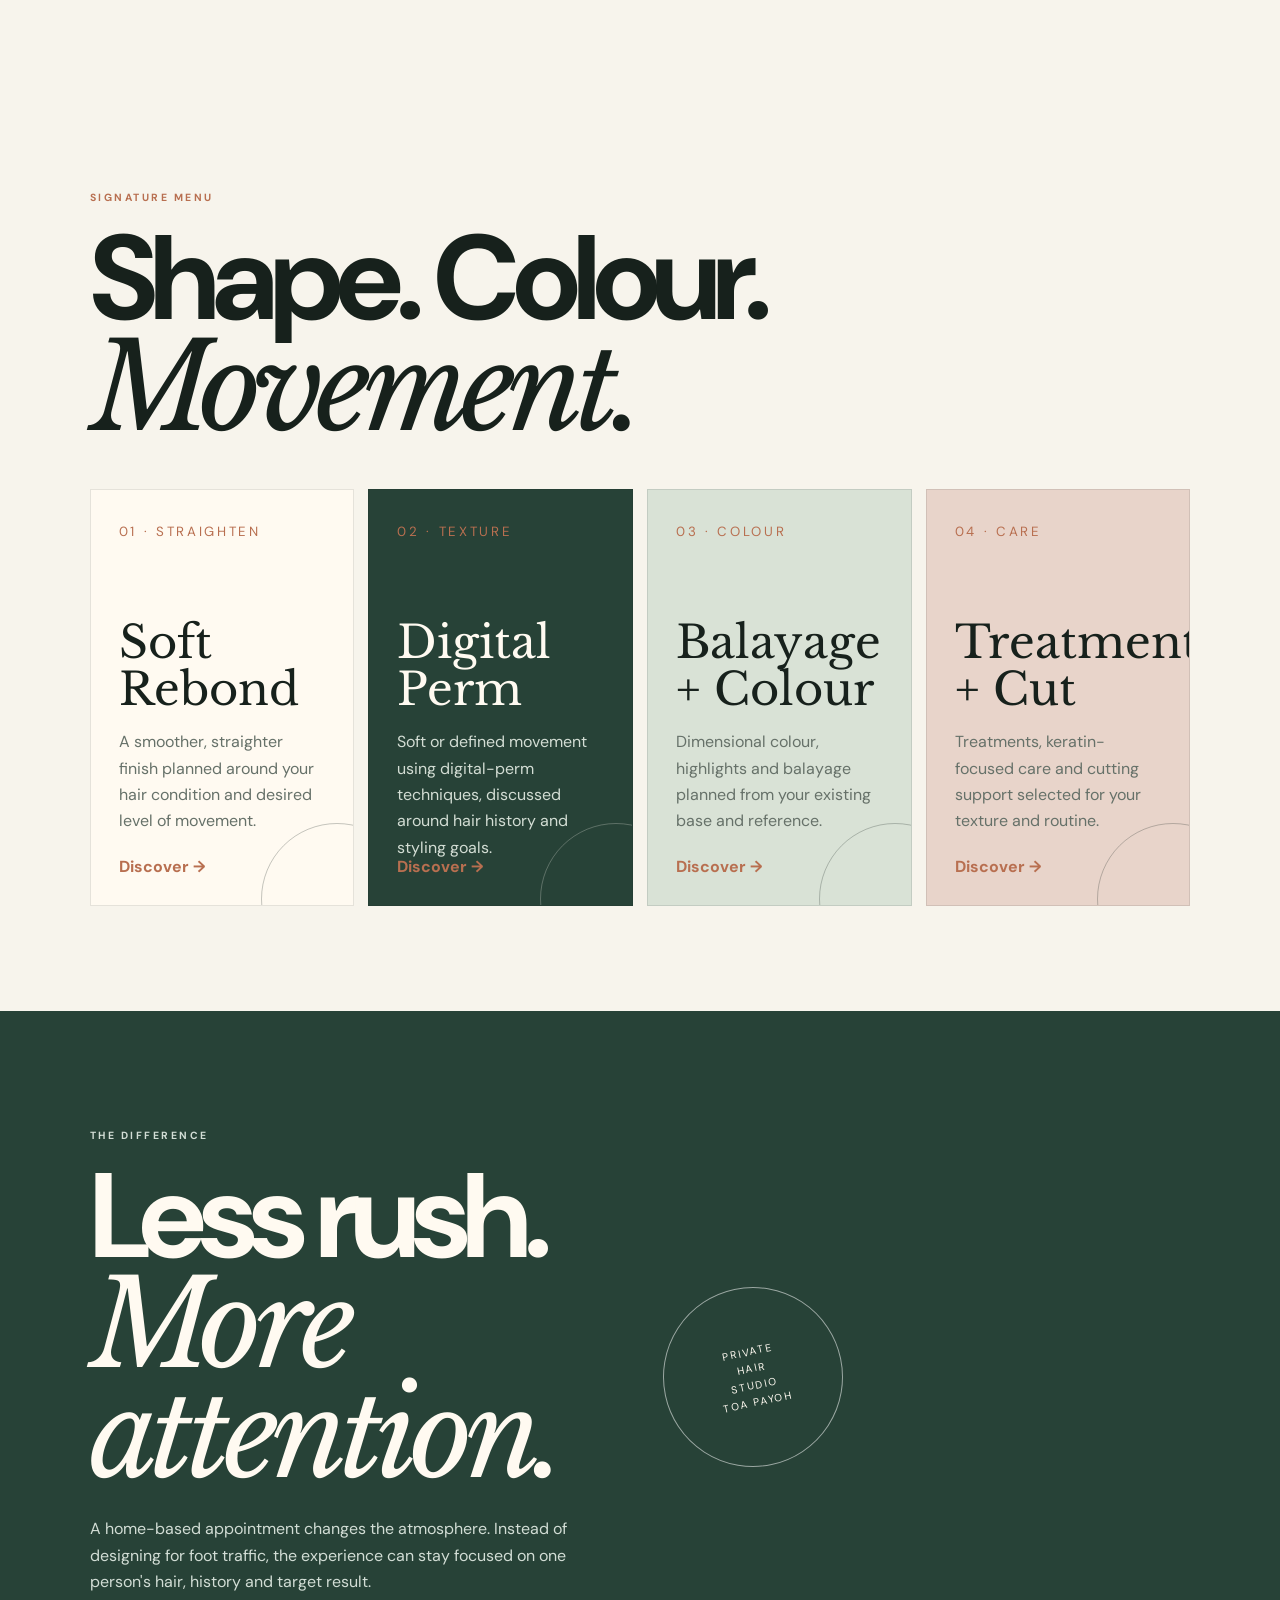
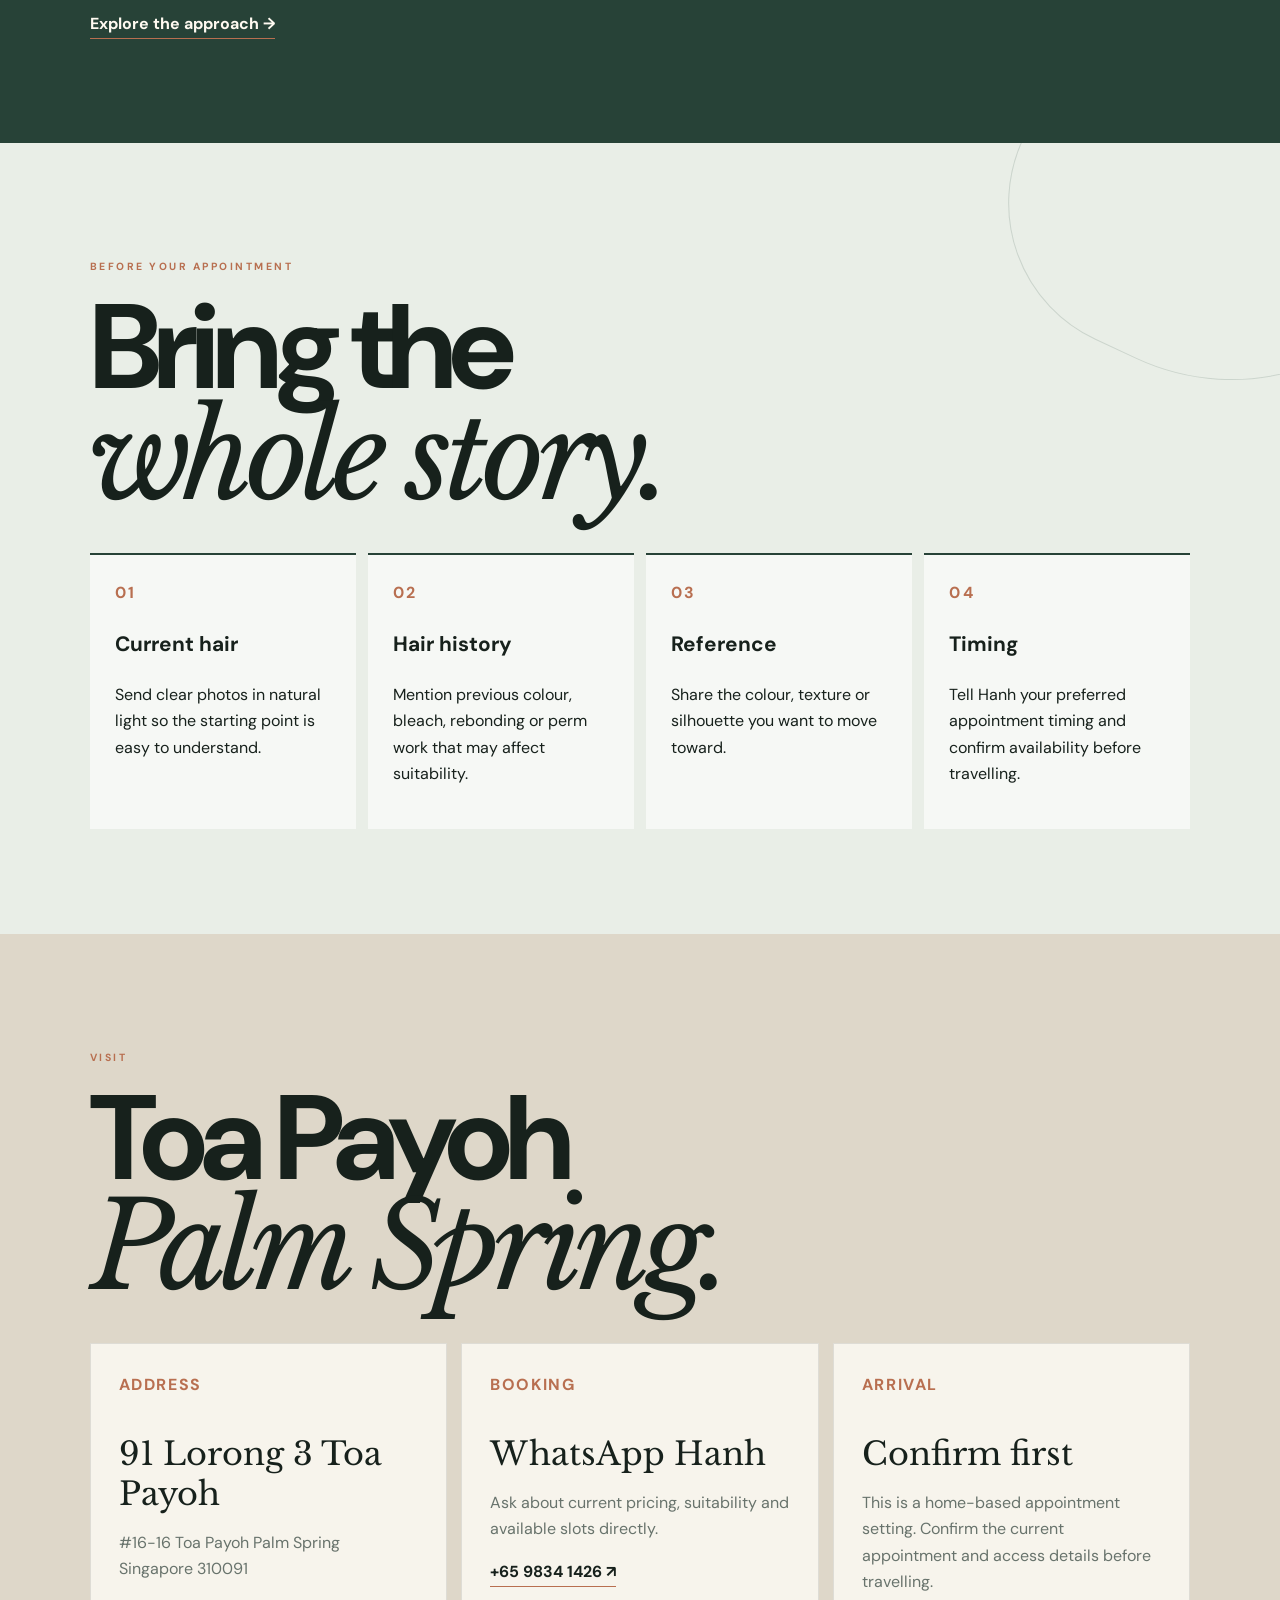
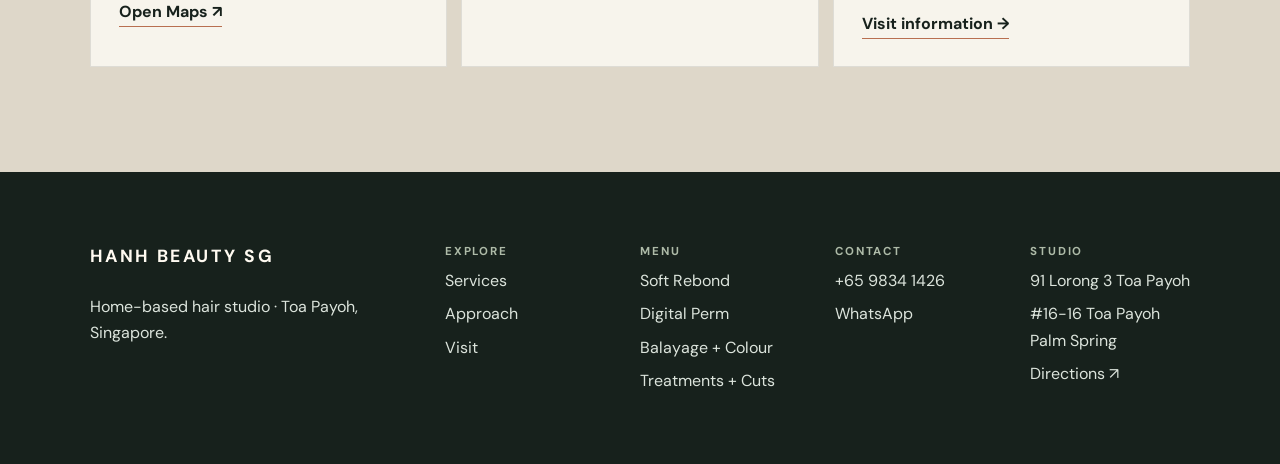
==== commit d2b1bdab: "Rebuild Hanh Beauty SG home page" ====
--- a/index.html
+++ b/index.html
@@ -1 +1 @@
-<!doctype html><html lang="en"><head><meta charset="utf-8"><meta name="viewport" content="width=device-width,initial-scale=1"><meta name="description" content="Hanh Beauty SG — appointment-based home hair studio in Toa Payoh, Singapore."><title>Hanh Beauty SG | Toa Payoh</title><link rel="stylesheet" href="style.css"></head><body><div id="loader"><strong>HANH BEAUTY SG</strong><span>TOA PAYOH · PRIVATE HAIR STUDIO</span></div><header><a class="logo" href="index.html">HANH <span>BEAUTY SG</span></a><button class="menu" aria-label="Open menu">☰</button><nav><a href="index.html">Home</a><a href="services.html">Services</a><a href="experience.html">Approach</a><a href="contact.html">Visit</a><a class="cta" href="https://wa.me/6598341426?text=Hi%20Hanh%2C%20I%27d%20like%20to%20book%20an%20appointment.">Book</a></nav></header><main><section class="hero"><div><p class="eyebrow">TOA PAYOH · HOME-BASED HAIR STUDIO</p><h1>Hair that feels<br><i>like you.</i></h1><p class="lead">A private, appointment-led hair experience for colour, rebonding, digital perms, balayage and personalised hair care.</p><div class="actions"><a class="btn" href="https://wa.me/6598341426?text=Hi%20Hanh%2C%20I%27d%20like%20to%20book%20an%20appointment.">WhatsApp Hanh</a><a class="text-link" href="services.html">Explore services ↗</a></div></div><div class="hero-art"><div class="orb"></div><span>HANH<br>TOA PAYOH</span></div></section><section class="section" id="services"><p class="eyebrow">SIGNATURE SERVICES</p><h2>Colour, shape<br><i>& movement.</i></h2><div class="grid"><article class="tilt reveal"><small>01</small><h3>Rebonding</h3><p>Rebonding and soft-rebonding options for a smoother, straighter finish, with suitability considered around hair condition.</p><a href="services.html#rebond">Discover →</a></article><article class="tilt reveal"><small>02</small><h3>Digital Perm</h3><p>Defined movement and soft curls using digital-perm techniques for a more styled, modern silhouette.</p><a href="services.html#perm">Discover →</a></article><article class="tilt reveal"><small>03</small><h3>Balayage + Colour</h3><p>Dimensional colour, balayage and highlights for a personalised result rather than a one-size-fits-all finish.</p><a href="services.html#colour">Discover →</a></article><article class="tilt reveal"><small>04</small><h3>Treatment + Cut</h3><p>Hair treatment and cutting support selected around texture, previous chemical work and your styling goal.</p><a href="services.html#care">Discover →</a></article></div></section><section class="section split" id="approach"><div><p class="eyebrow">THE HANH APPROACH</p><h2>Consult.<br><i>Understand.</i><br>Transform.</h2></div><div class="copy"><p>Hanh Beauty SG is a home-based hair salon in Toa Payoh. Public company information lists the studio at 91 Lorong 3 Toa Payoh, #16-16 Toa Payoh Palm Spring, Singapore 310091.</p><p>The service mix publicly associated with Hanh includes rebonding, colouring, digital perms, keratin treatments and styling. Recent public posts also show balayage and soft-rebond offers.</p><a class="under" href="experience.html">See the full approach →</a></div></section><section class="section visual-band"><div><p class="eyebrow">BEFORE YOU BOOK</p><h2>Bring your<br><i>hair history.</i></h2><p>For chemical services, send your current hair condition, previous colour/rebond/perm history, desired result and a reference photo on WhatsApp.</p></div><div class="rings"><span></span><span></span><span></span></div></section><section class="section visit" id="visit"><p class="eyebrow">PLAN YOUR APPOINTMENT</p><h2>Private space.<br><i>Personal service.</i></h2><div class="visit-grid"><article class="reveal"><b>Location</b><p>91 Lorong 3 Toa Payoh<br>#16-16 Toa Payoh Palm Spring<br>Singapore 310091</p><a href="https://www.google.com/maps/search/?api=1&query=91+Lorong+3+Toa+Payoh+Singapore+310091">Open Maps ↗</a></article><article class="reveal"><b>WhatsApp</b><p>Booking contact</p><a href="https://wa.me/6598341426">+65 9834 1426 ↗</a></article><article class="reveal"><b>Appointment</b><p>Home-based and appointment-led. Confirm the available slot before travelling.</p><a href="contact.html">Booking details →</a></article></div></section></main><footer><div><strong>HANH BEAUTY SG</strong><p>Home-based hair studio · Toa Payoh, Singapore.</p></div><div><b>Explore</b><a href="services.html">Services</a><a href="experience.html">Approach</a><a href="contact.html">Visit</a></div><div><b>Services</b><span>Rebonding</span><span>Digital Perm</span><span>Colour · Balayage</span></div><div><b>Contact</b><a href="tel:+6598341426">+65 9834 1426</a><a href="https://wa.me/6598341426">WhatsApp</a></div><div><b>Location</b><span>91 Lorong 3 Toa Payoh</span><span>#16-16 Toa Payoh Palm Spring</span><a href="https://www.google.com/maps/search/?api=1&query=91+Lorong+3+Toa+Payoh+Singapore+310091">Directions ↗</a></div></footer><div class="float"><a href="tel:+6598341426">Call</a><a href="https://wa.me/6598341426">WA</a></div><script src="site.js"></script></body></html>+<!doctype html><html lang="en"><head><meta charset="utf-8"><meta name="viewport" content="width=device-width,initial-scale=1"><meta name="description" content="Hanh Beauty SG — home-based hair studio in Toa Payoh, Singapore."><title>Hanh Beauty SG — Toa Payoh Hair Studio</title><link rel="stylesheet" href="style.css"></head><body><div id="loader"><div class="loader-inner"><div class="loader-ring"></div><strong>HANH BEAUTY SG</strong><span>TOA PAYOH · PRIVATE HAIR STUDIO</span></div></div><header><a class="logo" href="index.html">HANH <span>BEAUTY SG</span></a><button class="menu" aria-label="Open menu">☰</button><nav><a href="index.html">Home</a><a href="services.html">Services</a><a href="experience.html">Approach</a><a href="contact.html">Visit</a><a class="cta" href="https://wa.me/6598341426?text=Hi%20Hanh%2C%20I%27d%20like%20to%20book%20an%20appointment.">Book</a></nav></header><main><section class="hero"><div><p class="eyebrow">TOA PAYOH · HOME-BASED HAIR STUDIO</p><h1>Hair with<br><i>intention.</i></h1><p class="lead">A private, appointment-led hair studio for rebonding, digital perms, colour, balayage and personalised hair care.</p><div class="actions"><a class="btn" href="https://wa.me/6598341426?text=Hi%20Hanh%2C%20I%27d%20like%20to%20book%20an%20appointment.">WhatsApp Hanh</a><a class="text-link" href="services.html">Explore the menu ↗</a></div></div><div class="hero-art"><div class="orbit"></div><div class="portrait-shape"></div><div class="hero-note">PRIVATE · PERSONAL · TOA PAYOH</div></div></section><div class="marquee"><div>REBONDING · DIGITAL PERM · BALAYAGE · COLOUR · TREATMENT · CUT · REBONDING · DIGITAL PERM · BALAYAGE · COLOUR · TREATMENT · CUT · </div></div><section class="section"><div class="intro-grid"><div><p class="eyebrow">HANH BEAUTY SG</p><h2>One chair.<br><i>Your hair.</i></h2></div><div class="intro-copy"><p>Hanh Beauty SG is publicly listed as a home-based hair salon in Toa Payoh. Its public service mix includes rebonding, colouring, digital perms and treatments, with recent listings also showing balayage and highlights.</p><p>Because chemical work depends on your starting hair, the best first step is a conversation: send your current hair photos, previous chemical history, reference and desired result.</p></div></div></section><section class="section" id="services"><p class="eyebrow">SIGNATURE MENU</p><h2>Shape. Colour.<br><i>Movement.</i></h2><div class="service-grid"><article class="service-card reveal"><small>01 · STRAIGHTEN</small><h3>Soft Rebond</h3><p>A smoother, straighter finish planned around your hair condition and desired level of movement.</p><a href="services.html#rebond">Discover →</a></article><article class="service-card reveal"><small>02 · TEXTURE</small><h3>Digital Perm</h3><p>Soft or defined movement using digital-perm techniques, discussed around hair history and styling goals.</p><a href="services.html#perm">Discover →</a></article><article class="service-card reveal"><small>03 · COLOUR</small><h3>Balayage + Colour</h3><p>Dimensional colour, highlights and balayage planned from your existing base and reference.</p><a href="services.html#colour">Discover →</a></article><article class="service-card reveal"><small>04 · CARE</small><h3>Treatment + Cut</h3><p>Treatments, keratin-focused care and cutting support selected for your texture and routine.</p><a href="services.html#care">Discover →</a></article></div></section><section class="section editorial"><div><p class="eyebrow">THE DIFFERENCE</p><h2>Less rush.<br><i>More attention.</i></h2><p>A home-based appointment changes the atmosphere. Instead of designing for foot traffic, the experience can stay focused on one person's hair, history and target result.</p><a class="under" href="experience.html">Explore the approach →</a></div><div class="stamp">PRIVATE<br>HAIR<br>STUDIO<br>TOA PAYOH</div></section><section class="section texture"><p class="eyebrow">BEFORE YOUR APPOINTMENT</p><h2>Bring the<br><i>whole story.</i></h2><div class="steps"><article class="step reveal"><b>01</b><h3>Current hair</h3><p>Send clear photos in natural light so the starting point is easy to understand.</p></article><article class="step reveal"><b>02</b><h3>Hair history</h3><p>Mention previous colour, bleach, rebonding or perm work that may affect suitability.</p></article><article class="step reveal"><b>03</b><h3>Reference</h3><p>Share the colour, texture or silhouette you want to move toward.</p></article><article class="step reveal"><b>04</b><h3>Timing</h3><p>Tell Hanh your preferred appointment timing and confirm availability before travelling.</p></article></div></section><section class="section visit"><p class="eyebrow">VISIT</p><h2>Toa Payoh<br><i>Palm Spring.</i></h2><div class="visit-grid"><article class="visit-card reveal"><b>ADDRESS</b><h3>91 Lorong 3 Toa Payoh</h3><p>#16-16 Toa Payoh Palm Spring<br>Singapore 310091</p><a class="under" href="https://www.google.com/maps/search/?api=1&query=91+Lorong+3+Toa+Payoh+Singapore+310091">Open Maps ↗</a></article><article class="visit-card reveal"><b>BOOKING</b><h3>WhatsApp Hanh</h3><p>Ask about current pricing, suitability and available slots directly.</p><a class="under" href="https://wa.me/6598341426">+65 9834 1426 ↗</a></article><article class="visit-card reveal"><b>ARRIVAL</b><h3>Confirm first</h3><p>This is a home-based appointment setting. Confirm the current appointment and access details before travelling.</p><a class="under" href="contact.html">Visit information →</a></article></div></section></main><footer><div><strong>HANH BEAUTY SG</strong><p>Home-based hair studio · Toa Payoh, Singapore.</p></div><div><b>Explore</b><a href="services.html">Services</a><a href="experience.html">Approach</a><a href="contact.html">Visit</a></div><div><b>Menu</b><span>Soft Rebond</span><span>Digital Perm</span><span>Balayage + Colour</span><span>Treatments + Cuts</span></div><div><b>Contact</b><a href="tel:+6598341426">+65 9834 1426</a><a href="https://wa.me/6598341426">WhatsApp</a></div><div><b>Studio</b><span>91 Lorong 3 Toa Payoh</span><span>#16-16 Toa Payoh Palm Spring</span><a href="https://www.google.com/maps/search/?api=1&query=91+Lorong+3+Toa+Payoh+Singapore+310091">Directions ↗</a></div></footer><a class="float" href="https://wa.me/6598341426">WhatsApp</a><script src="site.js"></script></body></html>
--- a/style.css
+++ b/style.css
@@ -1 +1,2 @@
-@import url('https://fonts.googleapis.com/css2?family=DM+Sans:wght@400;600&family=Playfair+Display:ital,wght@0,500;1,500&display=swap');*{box-sizing:border-box}html{scroll-behavior:smooth}body{margin:0;background:#100d0d;color:#f5eee8;font-family:DM Sans,sans-serif}header{position:fixed;z-index:5;top:0;width:100%;padding:22px 6vw;display:flex;justify-content:space-between;align-items:center;background:#100d0dcc;backdrop-filter:blur(15px)}a{color:inherit;text-decoration:none}.logo{font-weight:600;letter-spacing:.18em}.logo span{display:block;font-size:.48rem;opacity:.5}nav{display:none;gap:25px}.cta{background:#f0d8c5;color:#211612;padding:12px 18px;border-radius:999px;font-weight:600;font-size:.84rem}.hero{min-height:100svh;padding:150px 8vw;display:flex;flex-direction:column;justify-content:center;background:radial-gradient(circle at 80% 30%,#51352c,transparent 35%)}.hero>p,section>p{letter-spacing:.22em;font-size:.68rem;color:#b98d78}.hero h1,h2{font-size:clamp(3.4rem,11vw,8rem);line-height:.88;letter-spacing:-.06em;margin:18px 0}.hero i,h2 i{font-family:'Playfair Display',serif}.hero h4{max-width:550px;color:#b9aaa3;line-height:1.7;font-weight:400;margin:25px 0}.hero div{display:flex;gap:18px;align-items:center;flex-wrap:wrap}section:not(.hero){padding:110px 8vw}#services{background:#171111}.grid{display:grid;gap:16px}.grid article{padding:30px;border:1px solid #352725;border-radius:24px;min-height:270px;background:#1c1514;display:flex;flex-direction:column;justify-content:space-between;transition:.4s}.grid article:hover{transform:translateY(-8px)}.grid b{color:#c08f77}.grid h3{font-size:1.5rem}.grid p,#visit p{color:#ad9e97;line-height:1.7}#visit{text-align:center;background:linear-gradient(120deg,#30211d,#100d0d)}#visit h2{font-size:clamp(2.7rem,9vw,6rem)}#visit a{display:inline-block;margin:8px}.float{position:fixed;z-index:6;right:20px;bottom:20px;width:56px;height:56px;border-radius:50%;display:grid;place-items:center;background:#f0d8c5;color:#211612;font-weight:700}#loader{position:fixed;z-index:20;inset:0;display:grid;place-items:center;background:#100d0d;letter-spacing:.35em;transition:.8s}@media(min-width:800px){nav{display:flex}.grid{grid-template-columns:repeat(3,1fr)}}+@import url('https://fonts.googleapis.com/css2?family=DM+Sans:wght@400;500;600;700&family=Libre+Baskerville:ital,wght@0,400;0,700;1,400&display=swap');
+:root{--ink:#17211c;--forest:#274237;--sage:#aebba8;--mist:#e9eee7;--paper:#f7f4ec;--clay:#b86f50;--cream:#fffaf1;--muted:#68736c;--line:#17211c1c;--white:#fffdf8}*{box-sizing:border-box}html{scroll-behavior:smooth}body{margin:0;background:var(--paper);color:var(--ink);font-family:'DM Sans',sans-serif;line-height:1.65;overflow-x:hidden}body:before{content:'';position:fixed;inset:0;pointer-events:none;opacity:.22;background-image:radial-gradient(#27423722 .7px,transparent .7px);background-size:13px 13px;z-index:-1}a{color:inherit;text-decoration:none}button{font:inherit}header{position:fixed;z-index:50;top:0;left:0;right:0;padding:15px 5vw;display:flex;align-items:center;justify-content:space-between;background:#f7f4ecd9;border-bottom:1px solid var(--line);backdrop-filter:blur(16px)}.logo{font-weight:700;letter-spacing:.14em;font-size:.9rem}.logo span{display:block;color:var(--clay);font-size:.52rem;letter-spacing:.27em;margin-top:-3px}.menu{display:grid;place-items:center;width:44px;height:44px;border:1px solid var(--line);border-radius:50%;background:var(--forest);color:var(--white);font-size:1.15rem;cursor:pointer}nav{display:none;align-items:center;gap:25px}nav a{font-size:.82rem;font-weight:600}nav a:hover{color:var(--clay)}.cta,.btn{display:inline-flex;align-items:center;justify-content:center;border:1px solid var(--forest);background:var(--forest);color:var(--white);padding:12px 19px;border-radius:3px;font-weight:700;transition:.35s}.cta:hover,.btn:hover{background:var(--clay);border-color:var(--clay);transform:translateY(-3px)}.hero{min-height:100svh;padding:120px 7vw 70px;display:grid;grid-template-columns:1fr;gap:45px;align-items:center;background:linear-gradient(125deg,var(--paper),#e7ece4 62%,#dfe7dd)}.hero h1,.page-hero h1,h2{font-size:clamp(3.1rem,12vw,7.5rem);line-height:.91;letter-spacing:-.06em;margin:18px 0 25px}.hero h1 i,.page-hero h1 i,h2 i{font-family:'Libre Baskerville',serif;font-weight:400}.eyebrow{font-size:.65rem;letter-spacing:.24em;font-weight:700;color:var(--clay)}.lead{max-width:650px;color:#4f5c54;font-size:1.03rem}.actions{display:flex;gap:16px;align-items:center;flex-wrap:wrap;margin-top:30px}.text-link,.under{font-weight:700;border-bottom:1px solid var(--clay);padding-bottom:4px}.hero-art{min-height:420px;position:relative;display:grid;place-items:center}.portrait-shape{width:min(70vw,390px);aspect-ratio:.78;border-radius:48% 52% 43% 57%/45% 42% 58% 55%;background:linear-gradient(145deg,#cfd9c9,#829783 52%,#385343);box-shadow:25px 35px 0 #b86f5020;transform:rotate(7deg);animation:morph 9s ease-in-out infinite}.portrait-shape:before{content:'HANH\A BEAUTY';white-space:pre;position:absolute;inset:17%;display:grid;place-items:center;text-align:center;color:#f7f4ec;font:700 clamp(1rem,4vw,1.5rem)/1.2 'DM Sans';letter-spacing:.24em;border:1px solid #fff8;border-radius:50%}.orbit{position:absolute;width:92%;height:70%;border:1px solid var(--clay);border-radius:50%;transform:rotate(-19deg);animation:orbit 14s linear infinite}.orbit:after{content:'';position:absolute;width:12px;height:12px;background:var(--clay);border-radius:50%;left:10%;top:10%;box-shadow:0 0 30px #b86f5077}.hero-note{position:absolute;bottom:5%;right:2%;font-size:.65rem;letter-spacing:.18em;writing-mode:vertical-rl;color:var(--forest)}.marquee{overflow:hidden;border-block:1px solid var(--line);background:var(--forest);color:var(--cream);white-space:nowrap}.marquee div{display:inline-block;padding:17px 0;animation:marquee 22s linear infinite;font-size:.7rem;letter-spacing:.2em}.section{padding:105px 7vw}.section h2{max-width:850px}.intro-grid{display:grid;grid-template-columns:1fr;gap:30px}.intro-copy{max-width:650px}.service-grid{display:grid;grid-template-columns:1fr;gap:14px;margin-top:45px}.service-card{min-height:320px;padding:28px;position:relative;overflow:hidden;background:var(--cream);border:1px solid var(--line);transition:.45s}.service-card:nth-child(2){background:var(--forest);color:var(--cream)}.service-card:nth-child(3){background:#d9e2d6}.service-card:nth-child(4){background:#e8d4ca}.service-card:before{content:'';position:absolute;width:150px;height:150px;border:1px solid currentColor;border-radius:50%;right:-60px;bottom:-70px;opacity:.25;transition:.6s}.service-card:hover{transform:translateY(-8px) rotate(-.4deg)}.service-card:hover:before{transform:scale(1.7) rotate(25deg)}.service-card small{color:var(--clay);letter-spacing:.2em}.service-card h3{font:400 clamp(1.8rem,5vw,2.8rem)/1.05 'Libre Baskerville';margin:75px 0 15px}.service-card p{max-width:440px;color:#667169}.service-card:nth-child(2) p{color:#d3ddd4}.service-card a{position:absolute;bottom:25px;font-weight:700;color:var(--clay)}.editorial{background:var(--forest);color:var(--cream);display:grid;grid-template-columns:1fr;gap:45px}.editorial p{color:#d2ddd5;max-width:620px}.stamp{width:180px;height:180px;border:1px solid #fff8;border-radius:50%;display:grid;place-items:center;text-align:center;font-size:.65rem;letter-spacing:.18em;transform:rotate(-12deg);animation:float 5s ease-in-out infinite}.texture{background:var(--mist);position:relative;overflow:hidden}.texture:after{content:'';position:absolute;width:420px;height:420px;border:1px solid var(--forest);border-radius:48% 52% 60% 40%;right:-170px;top:-180px;opacity:.15;transform:rotate(25deg)}.steps{display:grid;grid-template-columns:1fr;gap:12px;margin-top:40px}.step{padding:25px;border-top:2px solid var(--forest);background:#fff9}.step b{color:var(--clay);letter-spacing:.15em}.step h3{font-size:1.3rem}.visit{background:#ded7c9}.visit-grid{display:grid;grid-template-columns:1fr;gap:14px;margin-top:40px}.visit-card{padding:28px;background:var(--paper);border:1px solid var(--line);min-height:220px}.visit-card b{color:var(--clay);letter-spacing:.1em}.visit-card h3{font:400 2rem 'Libre Baskerville';margin:35px 0 10px}.visit-card p{color:var(--muted)}.map-art{margin-top:30px;min-height:330px;background:var(--forest);position:relative;overflow:hidden;display:grid;place-items:center;color:var(--cream)}.map-art:before,.map-art:after{content:'';position:absolute;width:80%;height:60%;border:1px solid #fff4;border-radius:50%;transform:rotate(20deg)}.map-art:after{width:45%;height:85%;transform:rotate(-35deg)}.map-pin{z-index:1;width:70px;height:70px;border-radius:50% 50% 50% 0;transform:rotate(-45deg);background:var(--clay);display:grid;place-items:center}.map-pin span{transform:rotate(45deg);width:16px;height:16px;border-radius:50%;background:var(--cream)}footer{padding:70px 7vw;background:var(--ink);color:#dce4dc;display:grid;grid-template-columns:1fr;gap:35px}footer div{display:flex;flex-direction:column;gap:7px}footer strong{font-size:1.1rem;letter-spacing:.14em;color:var(--cream)}footer b{color:var(--sage);font-size:.72rem;letter-spacing:.16em;text-transform:uppercase}footer a:hover{color:#fff}.float{position:fixed;z-index:55;right:15px;bottom:15px;background:var(--clay);color:#fff;padding:12px 17px;border-radius:50px;font-weight:700;box-shadow:0 12px 35px #17211c30}.page{padding-top:75px}.page-hero{padding:115px 7vw 75px;min-height:67vh;display:flex;justify-content:end;flex-direction:column;background:linear-gradient(135deg,var(--mist),var(--paper))}.service-stack{padding:20px 7vw 100px}.service-row{display:grid;grid-template-columns:38px 1fr;gap:20px;padding:50px 0;border-top:1px solid var(--line)}.service-row>span{color:var(--clay);font-weight:700}.service-row small{letter-spacing:.18em;color:var(--clay)}.service-row h2{font-size:clamp(2.4rem,9vw,5.5rem);margin:8px 0 15px}.service-row p,.service-row li{color:var(--muted)}.service-row>a{grid-column:2;color:var(--clay);font-weight:700}.callout{background:var(--forest);color:var(--cream);text-align:center}.callout p{color:#d3ddd4;max-width:680px;margin:20px auto 30px}.story-grid{padding:25px 7vw 100px;display:grid;grid-template-columns:1fr;gap:15px}.feature{padding:30px;min-height:310px;border:1px solid var(--line);background:var(--cream)}.feature:nth-child(2){background:#dce6d9}.feature:nth-child(3){background:#e7d4c9}.feature span{color:var(--clay);font-weight:700}.feature h2{font-size:clamp(2rem,6vw,3.8rem);margin:55px 0 15px}.feature p{color:var(--muted)}.timeline{background:var(--mist)}.contact-cards{padding:20px 7vw 70px;display:grid;grid-template-columns:1fr;gap:15px}.contact-card{padding:28px;background:var(--cream);border:1px solid var(--line)}.contact-card:nth-child(2){background:var(--forest);color:var(--cream)}.contact-card:nth-child(3){background:#e7d4c9}.contact-card small{color:var(--clay);letter-spacing:.18em}.contact-card h2{font-size:2.5rem;margin:35px 0 15px}.contact-card p{color:var(--muted)}.contact-card:nth-child(2) p{color:#d5dfd7}.map-section{background:var(--mist)}.booking{text-align:center;background:var(--paper)}.checklist{display:flex;flex-wrap:wrap;gap:9px;justify-content:center;margin:30px auto;max-width:850px}.checklist span{padding:10px 14px;border:1px solid var(--line);background:var(--cream);border-radius:2px}.reveal{opacity:0;transform:translateY(35px);transition:opacity .8s ease,transform .8s ease}.reveal.visible{opacity:1;transform:none}.reveal.exit{opacity:0;transform:translateY(-25px)}#loader{position:fixed;z-index:100;inset:0;background:var(--forest);color:var(--cream);display:grid;place-items:center;text-align:center;transition:.8s}.loader-inner{display:grid;gap:8px}.loader-inner strong{font-size:1.3rem;letter-spacing:.2em}.loader-inner span{font-size:.6rem;color:var(--sage);letter-spacing:.25em}.loader-ring{width:90px;height:90px;border:1px solid #fff5;border-top-color:var(--clay);border-radius:50%;margin:auto;animation:orbit 1.2s linear infinite}.is-hidden{opacity:0;visibility:hidden}#progress{position:fixed;z-index:80;top:0;left:0;width:0;height:3px;background:var(--clay)}@keyframes morph{0%,100%{border-radius:48% 52% 43% 57%/45% 42% 58% 55%}50%{border-radius:58% 42% 55% 45%/38% 60% 40% 62%}}@keyframes orbit{to{transform:rotate(341deg)}}@keyframes float{50%{transform:translateY(-12px) rotate(-12deg)}}@keyframes marquee{to{transform:translateX(-50%)}}@media(min-width:800px){nav{display:flex}.menu{display:none}.hero{grid-template-columns:1.05fr .95fr}.service-grid{grid-template-columns:repeat(4,1fr)}.intro-grid{grid-template-columns:.7fr 1.3fr}.editorial{grid-template-columns:1fr 1fr;align-items:center}.steps{grid-template-columns:repeat(4,1fr)}.visit-grid{grid-template-columns:repeat(3,1fr)}.story-grid{grid-template-columns:1fr 1fr}.contact-cards{grid-template-columns:repeat(3,1fr)}footer{grid-template-columns:2fr repeat(4,1fr)}.service-row{grid-template-columns:70px 1fr 100px}.service-row>a{grid-column:3;grid-row:1}.map-section{display:grid;grid-template-columns:.8fr 1.2fr;gap:40px;align-items:center}}@media(max-width:430px){.hero h1,.page-hero h1{font-size:clamp(3rem,16vw,5rem)}.hero-art{min-height:340px}.portrait-shape{width:72vw}.section{padding:85px 6vw}.float{right:10px;bottom:10px}}@media(prefers-reduced-motion:reduce){*,*:before,*:after{animation-duration:.01ms!important;animation-iteration-count:1!important;scroll-behavior:auto!important;transition-duration:.01ms!important}}
